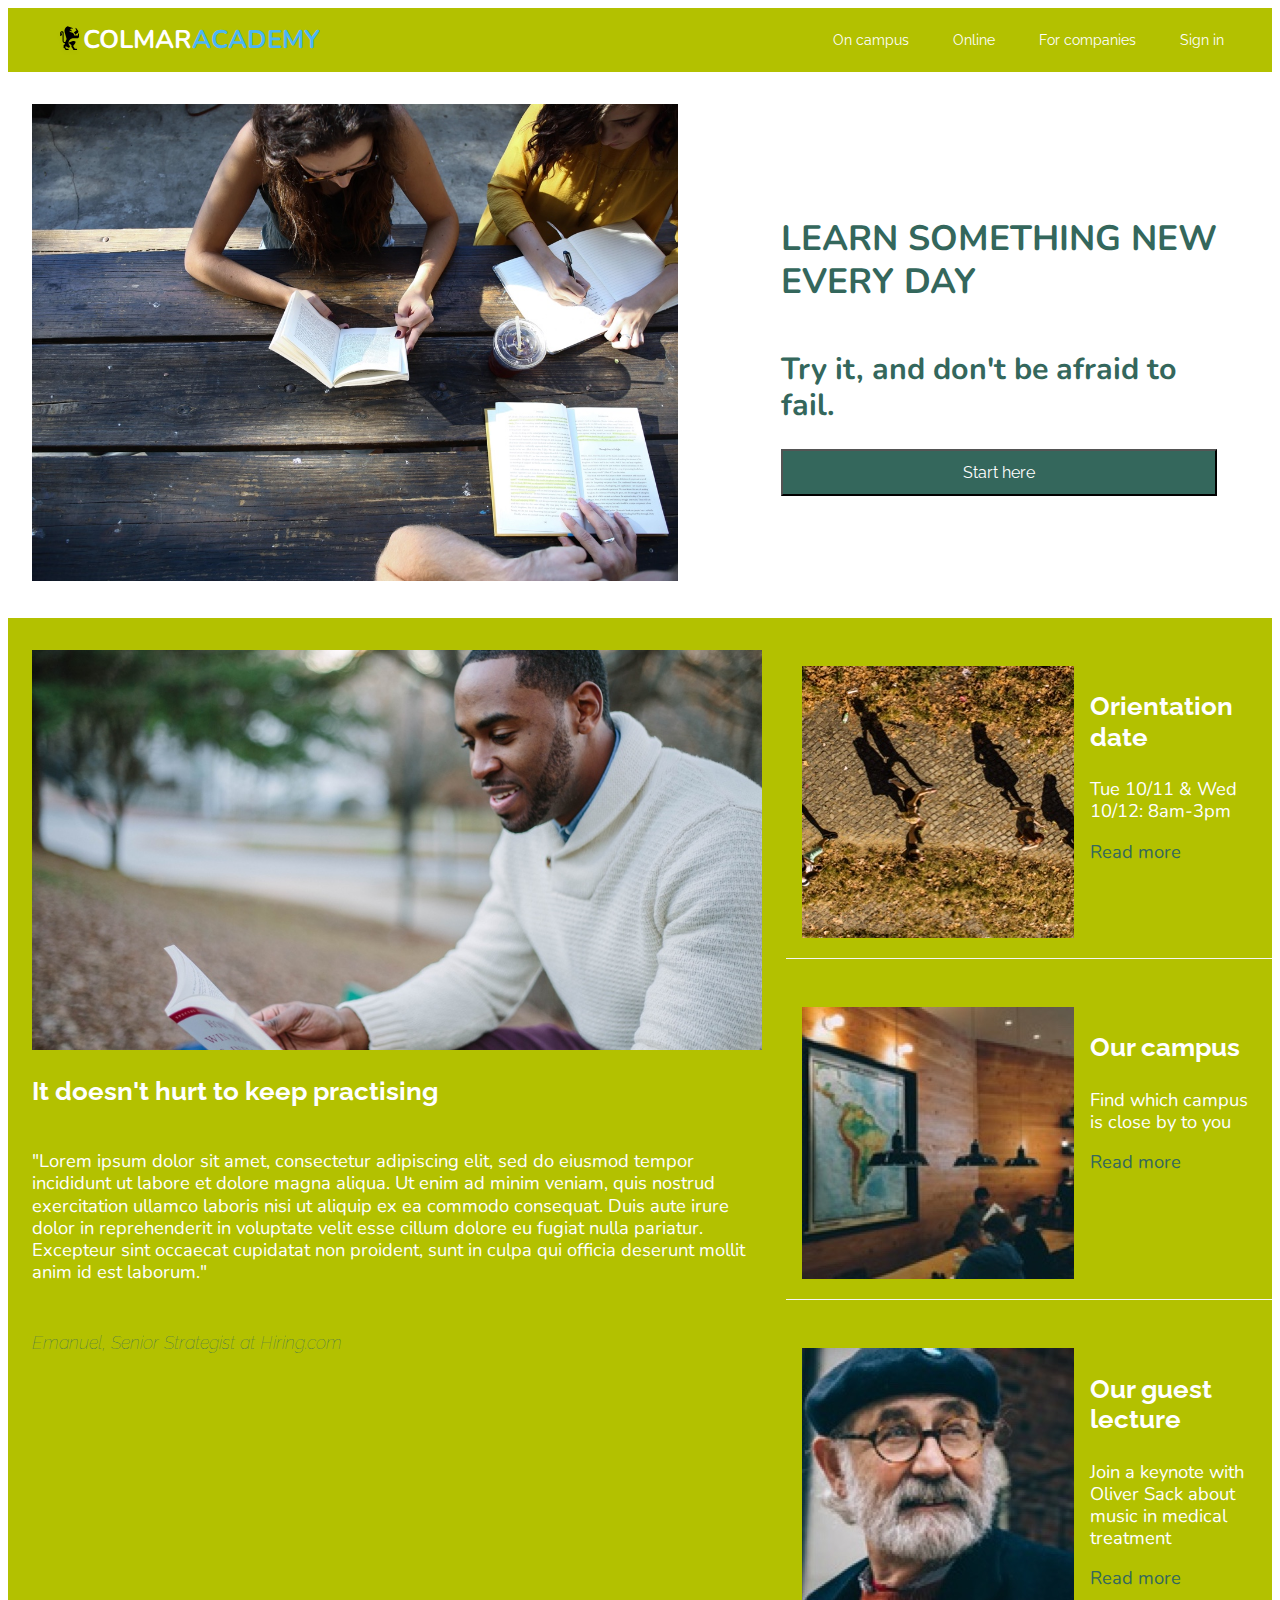
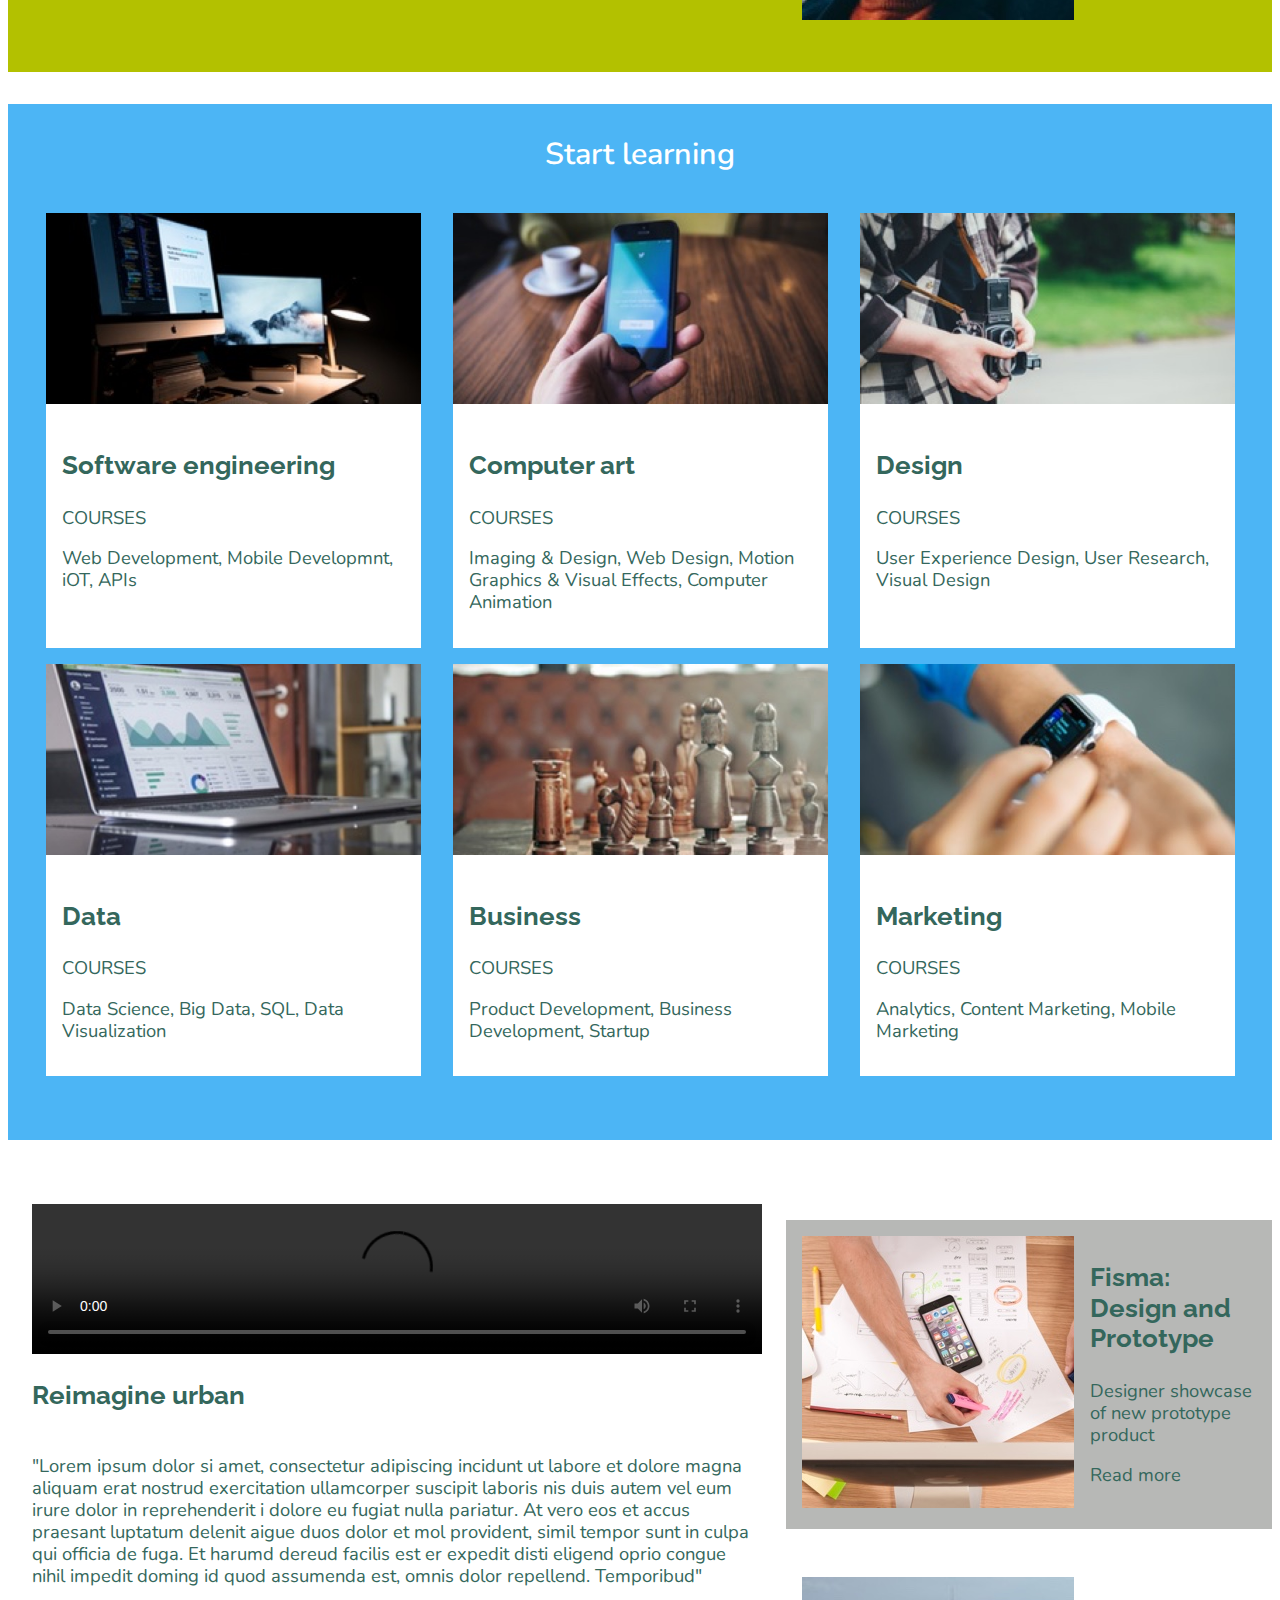
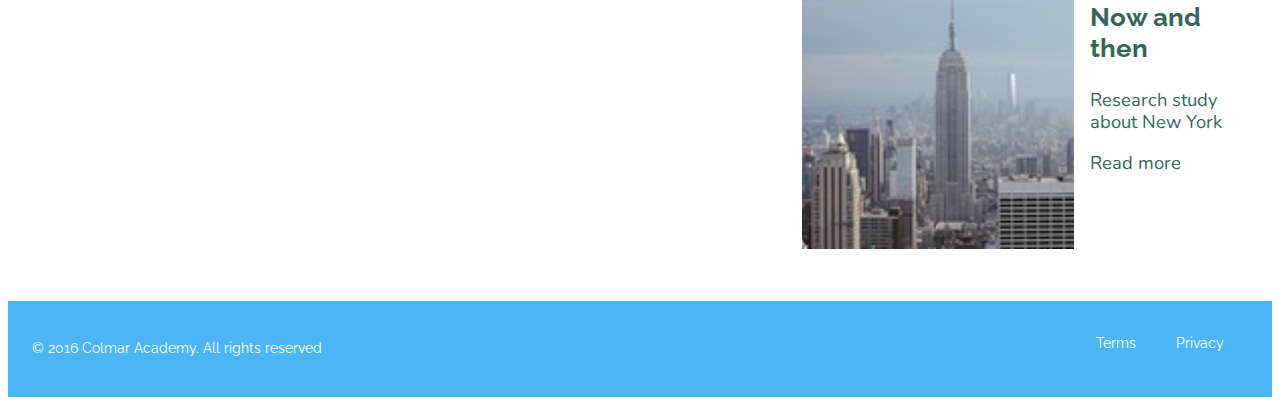
==== ColmarAcademy/index.html @ 6e7ea93f "29/01" ====
<!DOCTYPE html>
<html>
  <head>
    <meta charset="utf-8">
    <meta name="viewport"
    content="width=device-width, user-scalable=no, initial-scale=1, minimum-scale=1">
    <title>Colmar Academy</title>
    <link href="https://fonts.googleapis.com/css?family=Nunito:300,400,600|Raleway:300,400,600" rel="stylesheet">
    <link rel="stylesheet" type="text/css" href="https://maxcdn.bootstrapcdn.com/font-awesome/4.7.0/css/font-awesome.css">

      <link href="./resources/css/style.css" type="text/css" rel="stylesheet">
    <link rel="icon" type="image/png" href="favicon.ico">
    <meta name="viewport"
    content="width=device-width, user-scalable=no, initial-scale=1, minimum-scale=1">
  </head>
  <body>

<!-- Header -->
  <header>


          <div class="logo-container">
              <img src="./resources/images/ic-logo.svg" alt="Colmar Academy logo">
            <h3><span class="colmar">COLMAR</span><span class="academy">ACADEMY</span>
            </h3>
            </div>
            <nav>
              <ul>
                  <a href="#">On campus</a>
                  <a href="#">Online</a>
                  <a href="#">For companies</a>
                  <a href="#">Sign in</a>
              </ul>
          </nav>

  </header>
<!-- Header Ends -->


<!-- Banner -->
<div id="banner">
  <div class="banner-holder">
    <img src="./resources/images/banner.jpg" alt="young people stydying">
  </div>
    <div class="learn">
    <h1>LEARN SOMETHING NEW EVERY DAY</h1>
    <h2>Try it, and don't be afraid to fail.</h2>
    <button><span>Start here</span></button>
  </div>
</div>
<!-- Banner Ends -->


<!-- News and features -->
<div id="news">
  <div class="main-story-holder">
      <img src="./resources/images/information-main.jpg" alt="young student practising">
      <h3>It doesn't hurt to keep practising</h3>
      <p>"Lorem ipsum dolor sit amet, consectetur adipiscing elit, sed do eiusmod tempor incididunt ut labore et dolore magna aliqua. Ut enim ad minim veniam, quis nostrud exercitation ullamco laboris nisi ut aliquip ex ea commodo consequat. Duis aute irure dolor in reprehenderit in voluptate velit esse cillum dolore eu fugiat nulla pariatur. Excepteur sint occaecat cupidatat non proident, sunt in culpa qui officia deserunt mollit anim id est laborum."
      </p>
      <h5>Emanuel, Senior Strategist at Hiring.com</h5>

  </div>


  <div class="supporting-content">


    <div class="content-image-box">
      <div class="media-container">
        <img src="./resources/images/information-orientation.jpg" alt="students in university campus">
         <img class="mobile" src="resources/images/information-orientation-mobile.jpg">
       </div>
        <div class="text-content">
          <h3>Orientation date</h3>
          <p>Tue 10/11 & Wed 10/12: 8am-3pm</p>
          <a href="#">Read more</a>
        </div>
      </div>


      <div class="content-image-box">
        <div class="media-container">
        <img src="./resources/images/information-campus.jpg">
        <img class="mobile" src="resources/images/information-campus-mobile.jpg">
      </div>
          <div class="text-content">
          <h3>Our campus</h3>
          <p>Find which campus is close by to you</p>
          <a href="#">Read more</a>
          </div>
        </div>


      <div class="content-image-box">
        <div class="media-container">
        <img src="./resources/images/information-guest-lecture.jpg">
         <img class="mobile" src="resources/images/information-guest-lecture-mobile.jpg">
       </div>
          <div class="text-content">
          <h3>Our guest lecture</h3>
          <p>Join a keynote with Oliver Sack about music in medical treatment</p>
          <a href="#">Read more</a>
          </div>
        </div>

  </div>
</div>
<!-- News&Features ends -->


<!-- Programmes -->
<div id="programmes">

  <div class="programmes-container">
<h2>Start learning</h2>
    <div class="programmes">
    <div class="content-image-programme-box">
      <div class="media-container-programme">
        <img src="./resources/images/course-software.jpg">
      </div>
      <div class="text-content-programme">
        <h3>Software engineering</h3>
        <p>COURSES</p>
        <p>Web Development, Mobile Developmnt, iOT, APIs</p>
      </div>
    </div>

    <div class="content-image-programme-box">
      <div class="media-container-programme">
        <img src="./resources/images/course-computer-art.jpg">
      </div>
      <div class="text-content-programme">
        <h3>Computer art</h3>
        <p>COURSES</p>
        <p>Imaging & Design, Web Design, Motion Graphics & Visual Effects, Computer Animation</p>
      </div>
    </div>

    <div class="content-image-programme-box">
      <div class="media-container-programme">
        <img src="./resources/images/course-design.jpg">
      </div>
      <div class="text-content-programme">
        <h3>Design</h3>
        <p>COURSES</p>
        <p>User Experience Design, User Research, Visual Design</p>
      </div>
    </div>


    <div class="content-image-programme-box">
      <div class="media-container-programme">
        <img src="./resources/images/course-data.jpg">
      </div>
      <div class="text-content-programme">
        <h3>Data</h3>
        <p>COURSES</p>
        <p>Data Science, Big Data, SQL, Data Visualization</p>
      </div>
    </div>


    <div class="content-image-programme-box">
      <div class="media-container-programme">
        <img src="./resources/images/course-business.jpg">
      </div>
      <div class="text-content-programme">
        <h3>Business</h3>
        <p>COURSES</p>
        <p>Product Development, Business Development, Startup</p>
      </div>
    </div>

    <div class="content-image-programme-box">
      <div class="media-container-programme">
        <img src="./resources/images/course-marketing.jpg">
      </div>
      <div class="text-content-programme">
        <h3>Marketing</h3>
        <p>COURSES</p>
        <p>Analytics, Content Marketing, Mobile Marketing</p>
      </div>
    </div>
  </div>
  </div>
</div>
<!-- Programmes ends-->

<!-- Thesis -->

<div id="thesis">
  <div class="main-story-holder">
      <video src="./resources/videos/thesis.mp4" controls>
      </video>
      <h3>Reimagine urban</h3>
      <p>"Lorem ipsum dolor si amet, consectetur adipiscing incidunt ut labore et dolore magna aliquam erat nostrud exercitation ullamcorper suscipit laboris nis duis autem vel eum irure dolor in reprehenderit i dolore eu fugiat nulla pariatur. At vero eos et accus praesant luptatum delenit aigue duos dolor et mol provident, simil tempor sunt in culpa qui officia de fuga. Et harumd dereud facilis est er expedit disti eligend oprio congue nihil impedit doming id quod assumenda est, omnis dolor repellend. Temporibud"</p>


  </div>


  <div class="supporting-content">


    <div class="content-thesis-box">
      <div class="media-container">
        <img src="./resources/images/thesis-fisma.jpg" alt="prototype sketches">
         <img class="mobile" src="./resources/images/thesis-fisma.jpg">
       </div>
        <div class="thesis-content">
          <h3>Fisma: Design and Prototype</h3>
          <p>Designer showcase of new prototype product</p>
          <a href="#">Read more</a>
        </div>
      </div>


      <div class="content-thesis-box">
        <div class="media-container">
        <img src="./resources/images/thesis-now-and-then.jpg" alt="New York City cityscape">
        <img class="mobile" src="./resources/images/thesis-now-and-then.jpg">
      </div>
          <div class="thesis-content">
          <h3>Now and then</h3>
          <p>Research study about New York</p>
          <a href="#">Read more</a>
          </div>
        </div>


  </div>
</div>

<!-- Thesis ends -->

<!-- Footer -->
<footer>
        <p class="copyright">&copy; 2016 Colmar Academy. All rights reserved</p>
        <nav class="footer-nav">
          <ul>
            <li><a href="#">Terms</a></li>
            <li><a href="#">Privacy</a></li>
          </ul>
        </nav>
</footer>
<!-- Footer ends -->

</body>
</html>
---- ColmarAcademy/resources/css/style.css ----
/* Universal styles */

html {
  font-family: 'Nunito', sans-serif;
font-family: 'Raleway', sans-serif;
  font-size: 16px;
}

body {
  display: block;
  line-height: 1.2;
}

h1 {
  font-family: "Nunito", sans-serif;
  font-size: 2.2rem;
  width: 80%;
  color:#34675c;
}

h2 {
  font-family: "Nunito", sans-serif;
  font-size: 1.9rem;
  color:#34675c;

}

h3 {
  font-family: "Raleway", sans-serif;
  font-size: 1.6rem;
}

h4{
  font-family: "Raleway", sans-serif;
  font-size: 1.4rem;
}

h5 {
  font-family: "Raleway", sans-serif;
  font-size: 1.15rem;
}

p{
  font-family: "Nunito", sans-serif;
font-size: 1.15rem;

}

a {
  font-family: "Nunito", sans-serif;
font-size: 1.15rem;
  text-decoration:none;
}
/* Header */

header {
  display: flex;
  height: 64px;
  justify-content: space-between;
  align-items: center;
  padding: 0 24px;
  background-color: #b3c100;
}

@media only screen and (min-width: 400px) {
  header {
    height: 64px;
  }
.logo-container, nav {
  display: none;
}


}

.colmar{
  font-family: 'Nunito';
  color:white;
}

.academy {
  font-family: 'Nunito';
  color:#4cb5f5;
}

.logo-container {
  display:flex;
  margin-left:24px;
  padding:0;

}

nav {
  display: block;

}

nav a {
  font-family:"Raleway", sans-serif;
  font-size:14px;
  margin-left: 16px;
  margin-right:24px;
text-decoration:none;
color:white;
}

nav a:hover{
  color:#34675c;
}

/* Banner */

#banner {
display:flex;
padding:32px 24px;
background:white;
width:100%;
}

.banner-holder {
  width:60%;
  height:auto;
}


#banner img {
width: 100%;
height: auto;
}
.learn {
  display: flex;
  flex-direction: column;
  justify-content: center;
  align-items: center;
  padding:32px 24px;
  margin-left: 24px;

}

.learn h2 {
  text-align: left;
  width:80%;
}

button {
  font-family: "Raleway";
  font-size:1rem;
  background-color:#34675c;
  color:white;
  justify-content: center;
  align-items: center;
  padding:.75rem;
width:80%;


}

button:hover{
  background-color:#4cb5f5;

}

#banner span  {
  width: 80%;
  color:white;
  text-align: center;
}


/* News and Features*/

#news{
  display:flex;
  margin:0;
  background-color:#b3c100;
}

.main-story-holder{
  padding:32px 24px;
display:flex;
flex-direction: column;
  height:auto;
  width:60%;


}

.main-story-holder img {
width: 100%;
height: auto;

}

#news h2 {
  margin: 32px 0 24px 0;
  color:white;
}

#news h3, h5 {
  color: white;
}



.supporting-content {
  display: flex;
  flex-direction: column;
  width:40%;
  padding: 2rem 0;
}

.supporting-content h3 {
  color: white;
}

#news p, a {
  color: white;


}
#news h5 {
  font-style: italic;
  font-weight: 100;
}

.content-image-box {
  display: flex;
  padding: 1rem 0 1rem 1rem;
  margin-top: 1rem;
  margin-bottom: 1rem;
  border-bottom: 1px solid rgb(245, 245, 245);
}

.content-image-box:first-child {
  padding-top:0;
}
.content-image-box:last-child{
  padding-bottom: 0;
  border-bottom: none;
}

.content-image-box.media-container {
  width: 35%;
  margin: .75rem;
}
.content-image-box.text-content {
  display: flex;
  flex-grow: column;
  justify-content: left;
  width:65%;
  padding: 1rem 0.75rem 0 1rem;
}

.content-image-box .mobile {
  display: none;

}

.text-content {
  margin-left:1rem;
  margin-right:1rem;

}
/* Programmes */

#programmes {
      margin-top: 2rem;
      margin-bottom: 2rem;
      background-color: #4cb5f5;
      padding-bottom: 1.5rem;

}

.programmes-container h2 {
  color: white;
    font-weight: 600;
    padding: 2rem 0 2rem 0;
    width: 100%;
    text-align: center;
    margin: 0;

}


.programmes-container p{
  color:#34675c;
}

#programmes h3 {
  color: #34675c;
}


.programmes-container{

      display: flex;
      flex-direction: row;
      flex-wrap: wrap;
      justify-content: space-around;
      margin-bottom: 2rem;
      line-height: 1.2;
}
.programmes {
  display: flex;
    flex-direction: row;
    flex-wrap: wrap;
    justify-content: center;
}
.content-image-programme-box{
  width: 375px;
    height: auto;
    display: flex;
    flex-direction: column;
    margin: 0.5rem 1rem;
    background-color: white;
}


.media-container-programme{
  margin: 0;
  padding: 0;
  width: 100%;
  align-items: center;
    height: auto;
}
.media-container-programme img {
  width: 100%;
}
.text-content-programme{
  margin: 1rem 1rem;
  padding: 0;
  align-items: center;

}

.content-image-programme-box.text-content-programme {
display: flex;
flex-grow: column;
justify-content: center;
}



/* Thesis */

#thesis{
  display:flex;
  margin:0;
  background-color:white;
}

.main-story-holder{
  padding:32px 24px;
display:flex;
flex-direction: column;
  height:auto;
  width:60%;


}

.main-story-holder video {
width: 100%;
height: auto;

}

#thesis h2 {
  margin: 32px 0 24px 0;
  color:#34675c;
}

#thesis h3, h5 {
  color: #34675c;
}

#thesis a{

}

.supporting-content {
  display: flex;
  flex-direction: column;
  width:40%;
  padding: 2rem 0;
}

.supporting-content h3 {
  color: #34675c;
}

#thesis p, a {
  color: #34675c;


}

.content-thesis-box {
  display: flex;
  padding: 1rem 0 1rem 1rem;
  margin-top: 1rem;
  margin-bottom: 1rem;
}

.content-thesis-box:first-child {
  background-color:#b7b8b6;
  color:white;
}

.content-thesis-box:first-child:hover a{
  color: white;
}


.content-thesis-box:last-child{
  padding-bottom: 0;
  border-bottom: none;
}

.content-thesis-box.media-container {
  width: 35%;
  margin: .75rem;
}
.content-thesis-box.thesis-content {
  display: flex;
  flex-grow: column;
  justify-content: left;
  width:65%;
  padding: 1rem 0.75rem 0 1rem;
}

.content-thesis-box .mobile {
  display: none;

}

.thesis-content {
  margin-left:1rem;
  margin-right:1rem;

}


/*Footer*/



footer {
  background-color: #4cb5f5;
  padding: 32px 0;
  height:64px;
}
footer p {
  color:white;
  font-size: 14px;
  font-family:"Raleway", sans-serif;

}

footer ul {
  display:flex;
  align-items:center;
  margin-left: 16px;
  margin-right:24px;
  text-decoration:none;
  list-style-type: none;
  color:white;
}

footer a {
align-items: center;
  font-size:14px;
}
.copyright {
  margin-left: 24px;
  display: flex;
  align-items: center;
}


@media only screen and (min-width: 400px) {
  footer {
    padding: 16px 0;
    display: flex;
    flex-direction: row;
    justify-content: space-between;
  }

}
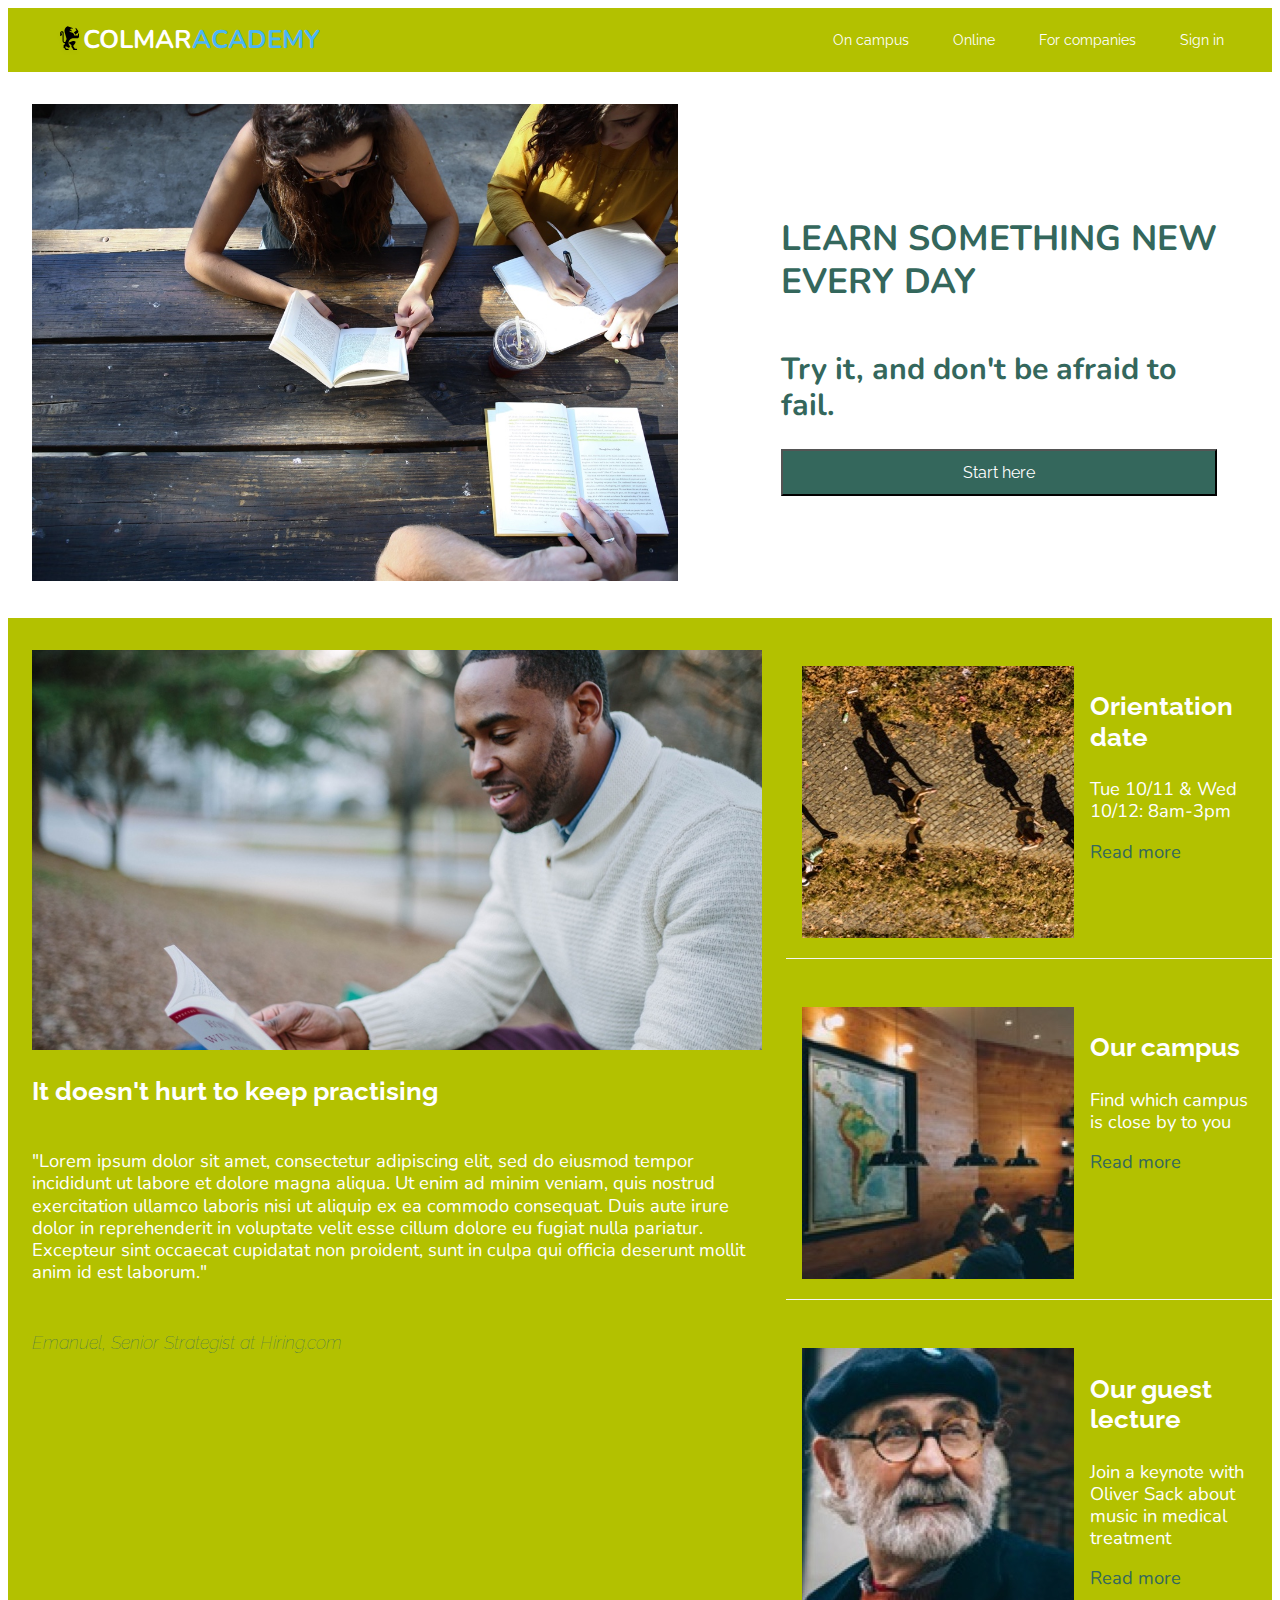
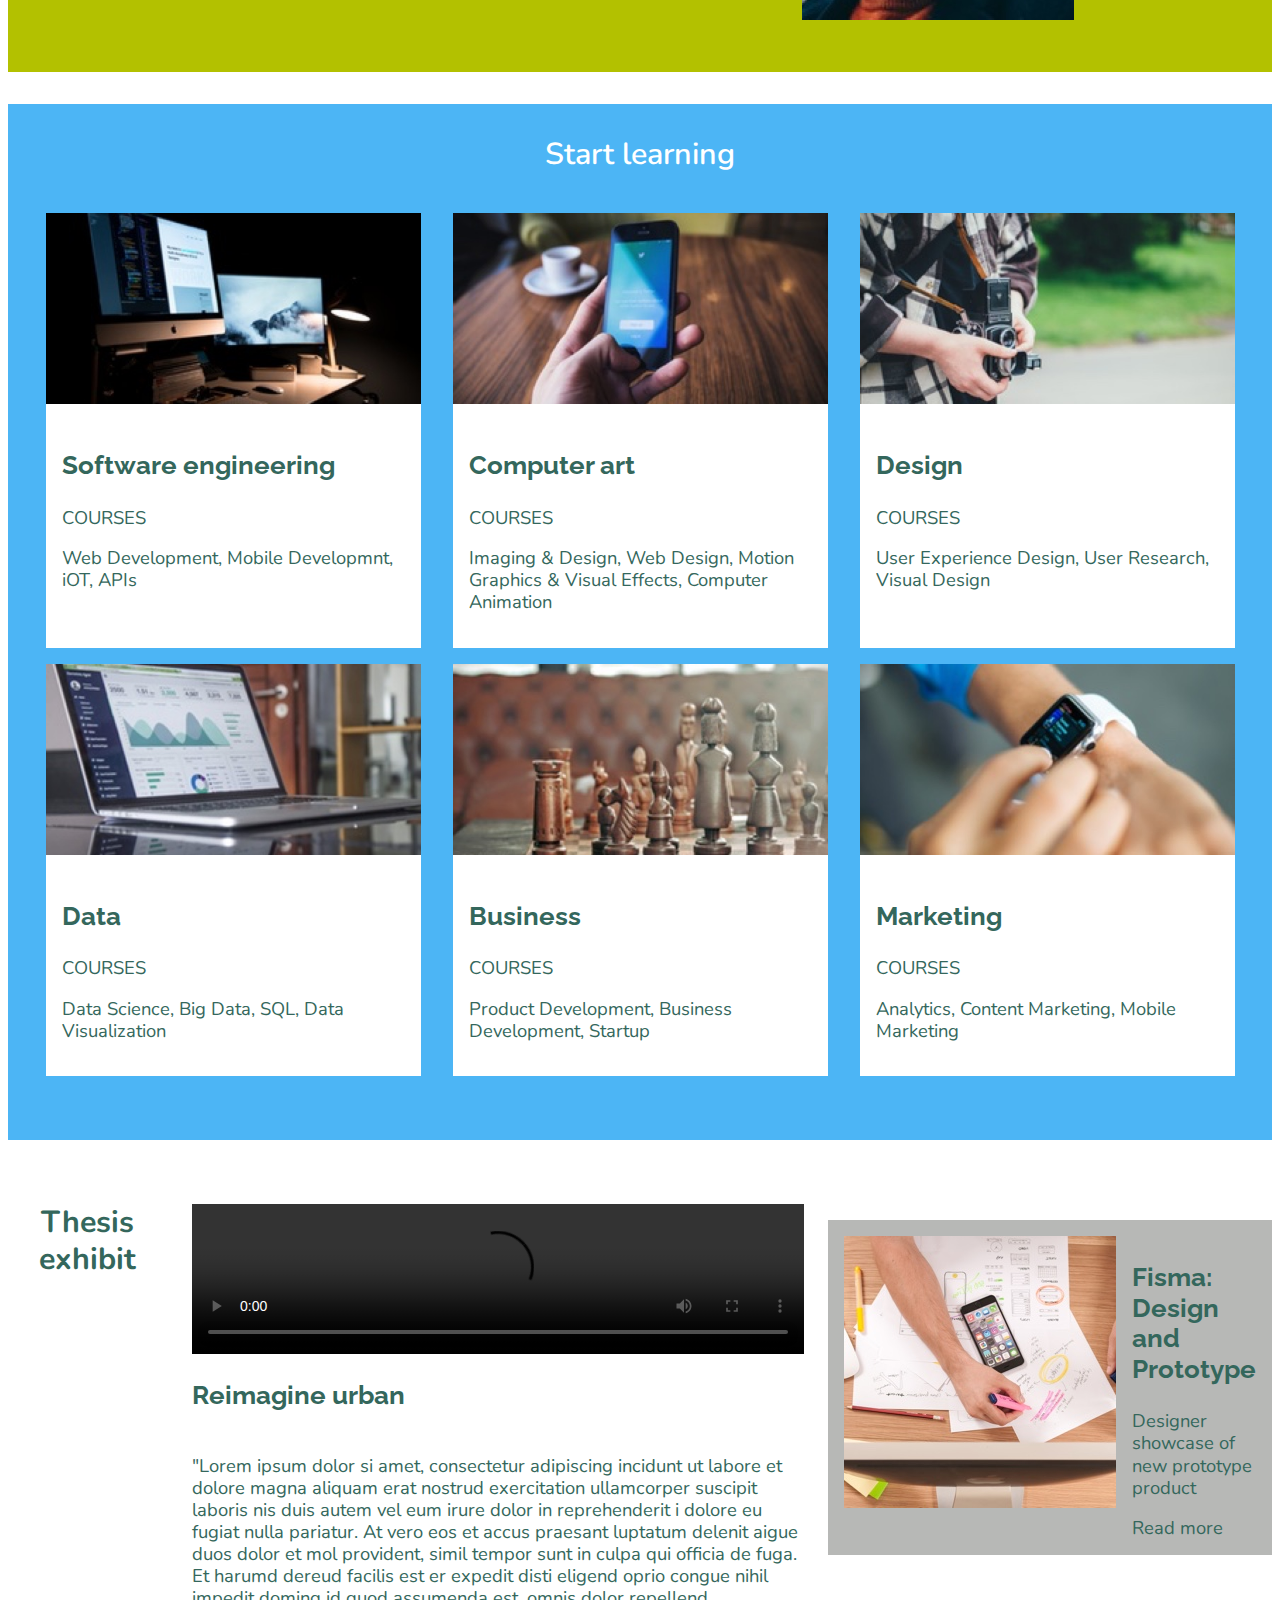
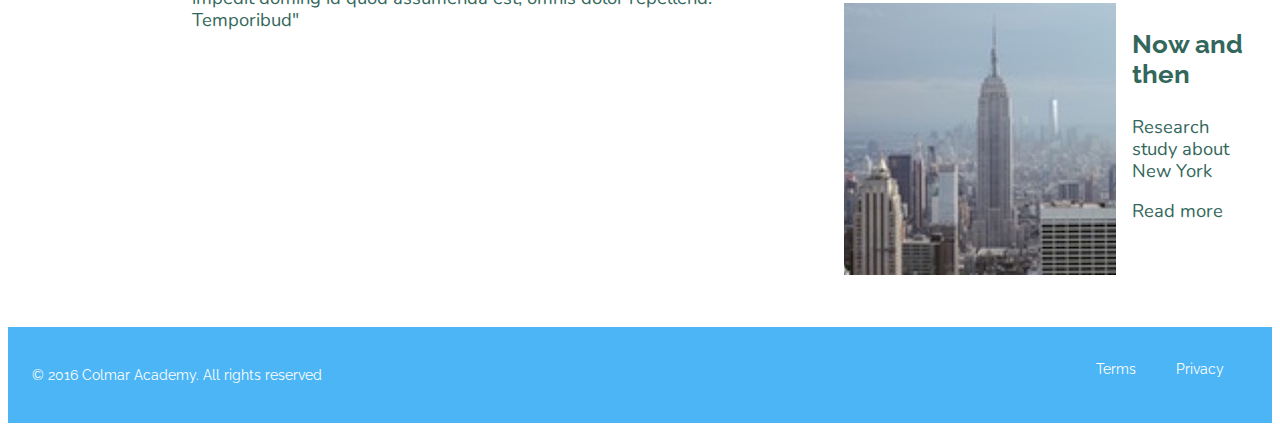
==== commit a181d42c: "maybe last" ====
--- a/ColmarAcademy/index.html
+++ b/ColmarAcademy/index.html
@@ -24,13 +24,26 @@
             <h3><span class="colmar">COLMAR</span><span class="academy">ACADEMY</span>
             </h3>
             </div>
-            <nav>
+            <nav class="desktop">
               <ul>
                   <a href="#">On campus</a>
                   <a href="#">Online</a>
                   <a href="#">For companies</a>
                   <a href="#">Sign in</a>
               </ul>
+          </nav>
+          <nav class="mobile">
+            <object type="image/svg+xml" data="resources/images/ic-logo.svg" class="logo-mobile" aria-label="company logo">
+          <img src="resources/images/ic-logo.svg" alt="company logo"></object>
+          <object type="image/svg+xml" data="resources/images/ic-on-campus.svg" class="logo-mobile" aria-label="on campus">
+          <img src="resources/images/ic-on-campus.svg" alt="on campus">
+          </object>
+          <object type="image/svg+xml" data="resources/images/ic-online.svg" class="logo-mobile" aria-label="online">
+          <img src="resources/images/ic-online.svg" alt="online">
+          </object>
+          <object type="image/svg+xml" data="resources/images/ic-login.svg" class="logo-mobile" aria-label="user login">
+          <img src="resources/images/ic-login.svg" alt="user login">
+          </object>
           </nav>
 
   </header>
@@ -190,7 +203,9 @@
 <!-- Thesis -->
 
 <div id="thesis">
+  <h2>Thesis exhibit</h2>
   <div class="main-story-holder">
+
       <video src="./resources/videos/thesis.mp4" controls>
       </video>
       <h3>Reimagine urban</h3>
--- a/ColmarAcademy/resources/css/style.css
+++ b/ColmarAcademy/resources/css/style.css
@@ -62,14 +62,24 @@
   background-color: #b3c100;
 }
 
-@media only screen and (min-width: 400px) {
+@media only screen and (min-width: 450px) {
+.mobile{
+  display:none;
+}
+}
+@media only screen and (max-width: 450px) {
   header {
     height: 64px;
   }
-.logo-container, nav {
+.logo-container {
   display: none;
 }
-
+.colmar .academy {
+  display: none;
+}
+.desktop {
+  display: none;
+}
 
 }
 
@@ -368,6 +378,8 @@
 #thesis h2 {
   margin: 32px 0 24px 0;
   color:#34675c;
+  display: flex;
+  text-align: center;
 }
 
 #thesis h3, h5 {
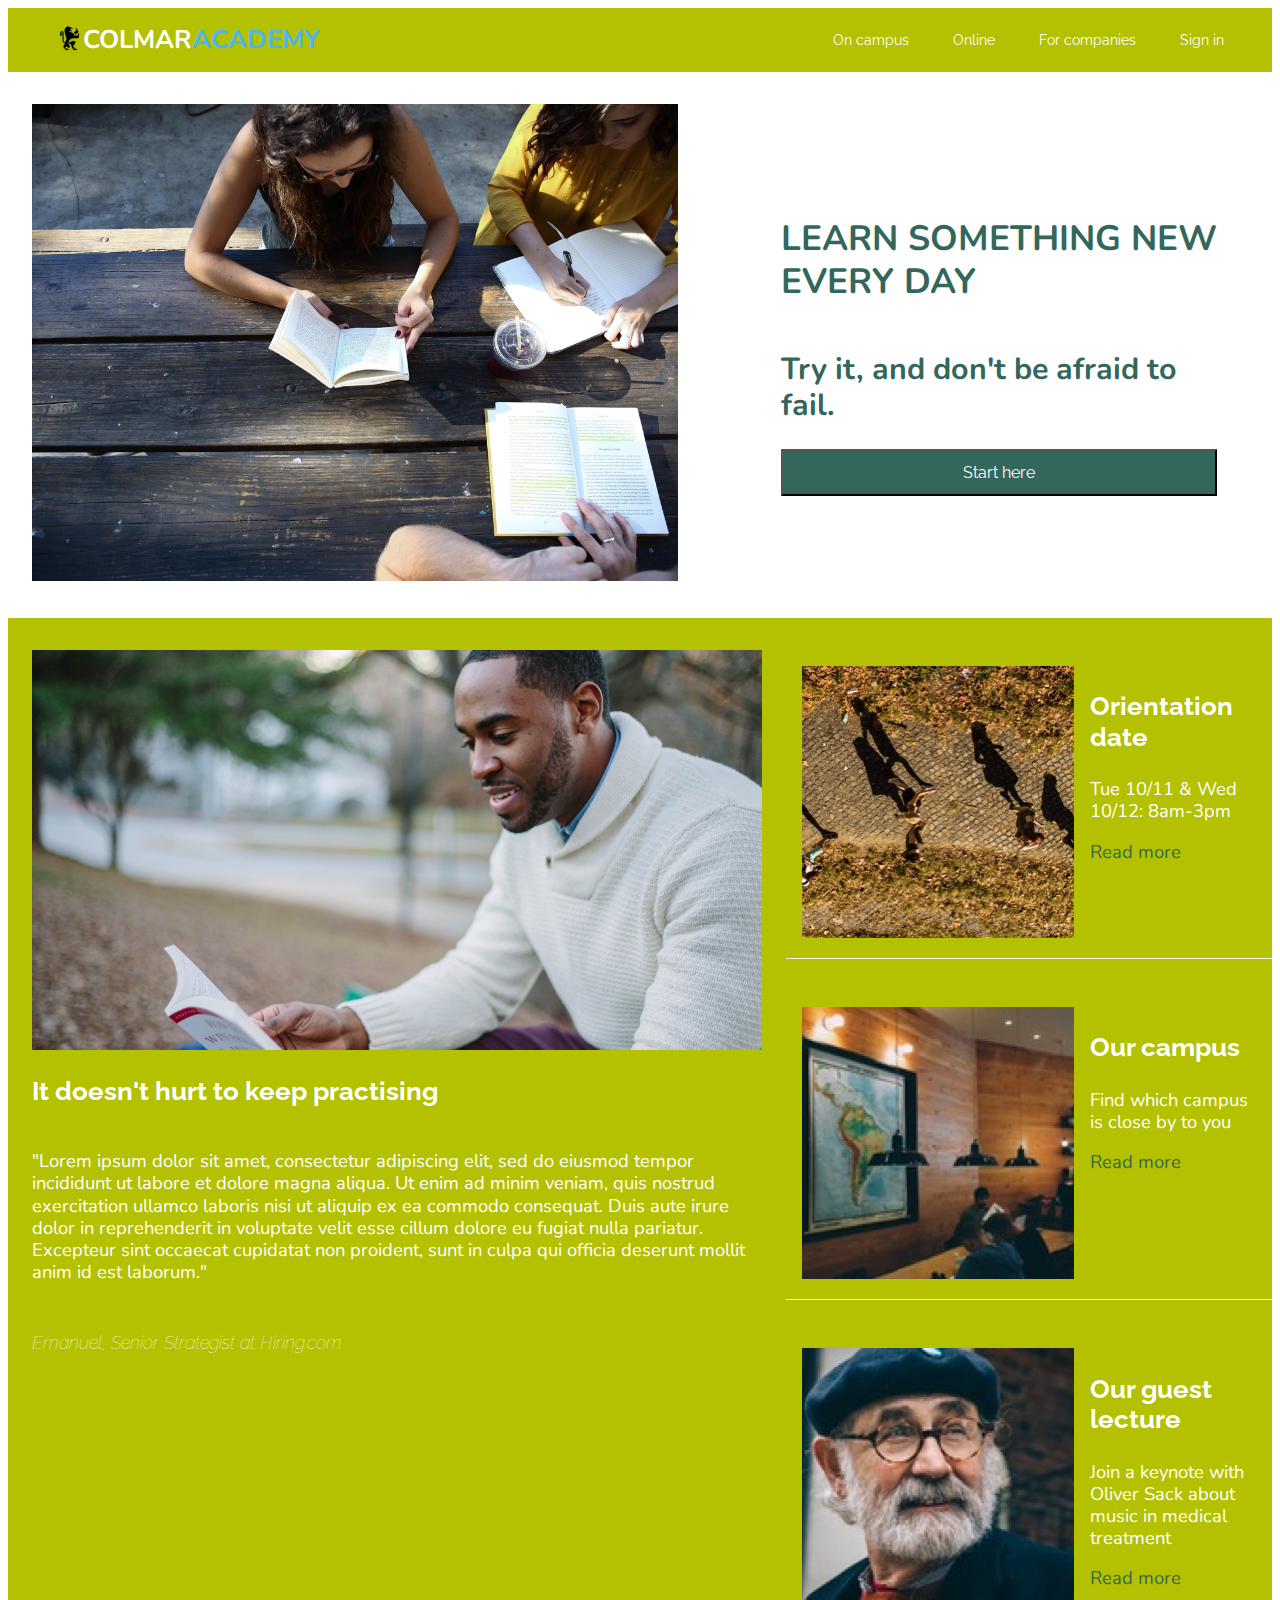
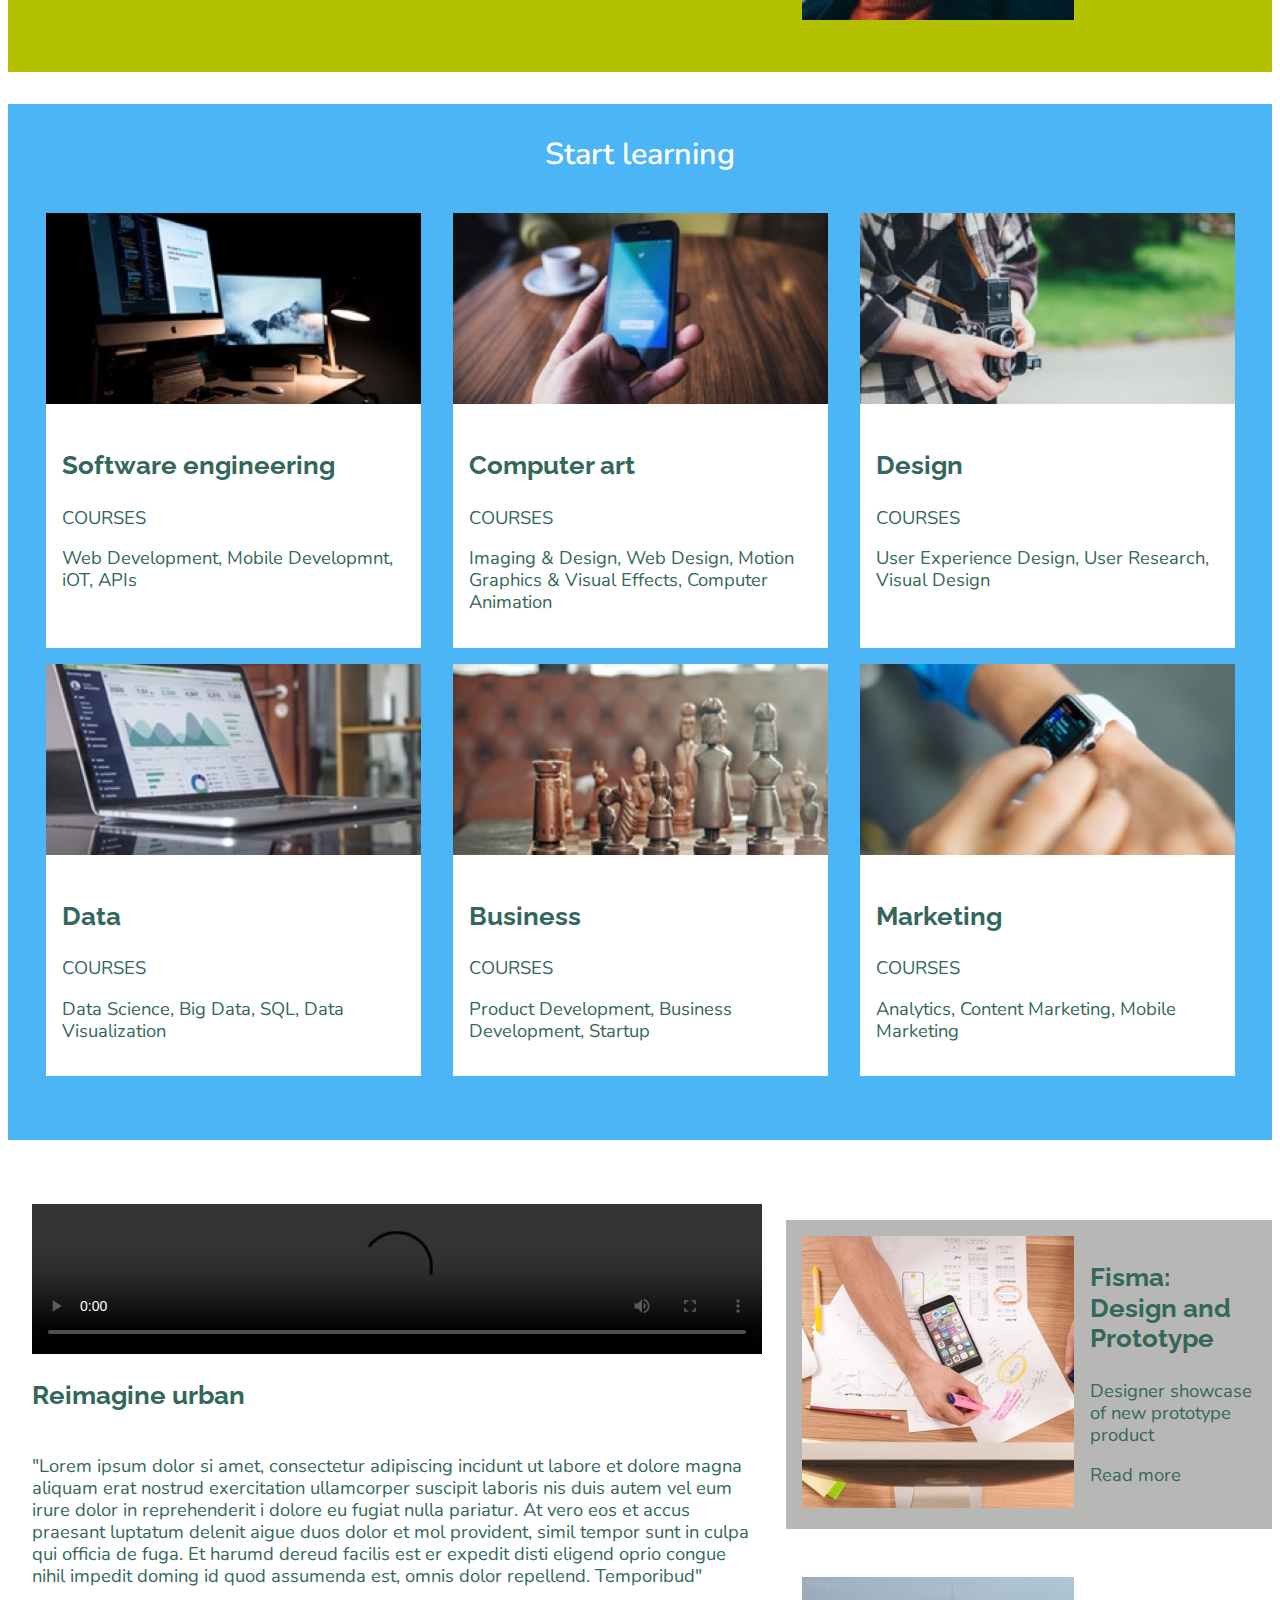
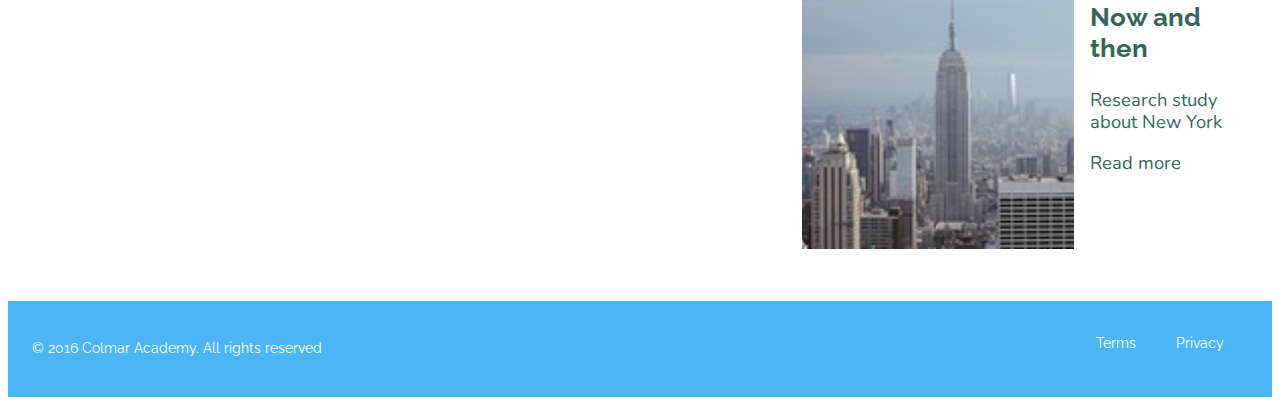
==== commit 8347e8c9: "lat one" ====
--- a/ColmarAcademy/index.html
+++ b/ColmarAcademy/index.html
@@ -33,16 +33,16 @@
               </ul>
           </nav>
           <nav class="mobile">
-            <object type="image/svg+xml" data="resources/images/ic-logo.svg" class="logo-mobile" aria-label="company logo">
-          <img src="resources/images/ic-logo.svg" alt="company logo"></object>
-          <object type="image/svg+xml" data="resources/images/ic-on-campus.svg" class="logo-mobile" aria-label="on campus">
-          <img src="resources/images/ic-on-campus.svg" alt="on campus">
+            <object type="image/svg+xml" data="./resources/images/ic-logo.svg" class="logo-mobile" aria-label="company logo">
+          <img src="./resources/images/ic-logo.svg" alt="company logo"></object>
+          <object type="image/svg+xml" data="./resources/images/ic-on-campus.svg" class="logo-mobile" aria-label="on campus">
+          <img src="./resources/images/ic-on-campus.svg" alt="on campus">
           </object>
-          <object type="image/svg+xml" data="resources/images/ic-online.svg" class="logo-mobile" aria-label="online">
-          <img src="resources/images/ic-online.svg" alt="online">
+          <object type="image/svg+xml" data="./resources/images/ic-online.svg" class="logo-mobile" aria-label="online">
+          <img src="./resources/images/ic-online.svg" alt="online">
           </object>
-          <object type="image/svg+xml" data="resources/images/ic-login.svg" class="logo-mobile" aria-label="user login">
-          <img src="resources/images/ic-login.svg" alt="user login">
+          <object type="image/svg+xml" data="./resources/images/ic-login.svg" class="logo-mobile" aria-label="user login">
+          <img src="./resources/images/ic-login.svg" alt="user login">
           </object>
           </nav>
 
@@ -203,7 +203,10 @@
 <!-- Thesis -->
 
 <div id="thesis">
-  <h2>Thesis exhibit</h2>
+
+
+
+
   <div class="main-story-holder">
 
       <video src="./resources/videos/thesis.mp4" controls>
@@ -245,6 +248,7 @@
 
 
   </div>
+
 </div>
 
 <!-- Thesis ends -->
--- a/ColmarAcademy/resources/css/style.css
+++ b/ColmarAcademy/resources/css/style.css
@@ -66,20 +66,41 @@
 .mobile{
   display:none;
 }
+.logo-mobile {
+  display: none;
+}
 }
 @media only screen and (max-width: 450px) {
   header {
     height: 64px;
   }
+.mobile nav {
+  display: inline-block;
+
+}
+.logo-mobile {
+  padding: 1rem 1rem 1rem 1rem;
+  max-width: 100%;
+}
+nav object {
+  color:white;
+}
+.logo-container img {
+  display: none;
+}
 .logo-container {
   display: none;
 }
-.colmar .academy {
+.colmar {
+  display: none;
+}
+.academy {
   display: none;
 }
 .desktop {
   display: none;
 }
+
 
 }
 
@@ -176,6 +197,11 @@
   text-align: center;
 }
 
+@media only screen and (max-width: 450px) {
+  .banner-holder img {
+    width:100%;
+  }
+}
 
 /* News and Features*/
 
@@ -374,21 +400,20 @@
 height: auto;
 
 }
-
-#thesis h2 {
-  margin: 32px 0 24px 0;
-  color:#34675c;
-  display: flex;
-  text-align: center;
-}
-
-#thesis h3, h5 {
+.thesis-container {
+  display: flex;
+  flex-direction: row;
+}
+
+
+
+
+
+#thesis h5, h3 {
   color: #34675c;
 }
 
-#thesis a{
-
-}
+
 
 .supporting-content {
   display: flex;
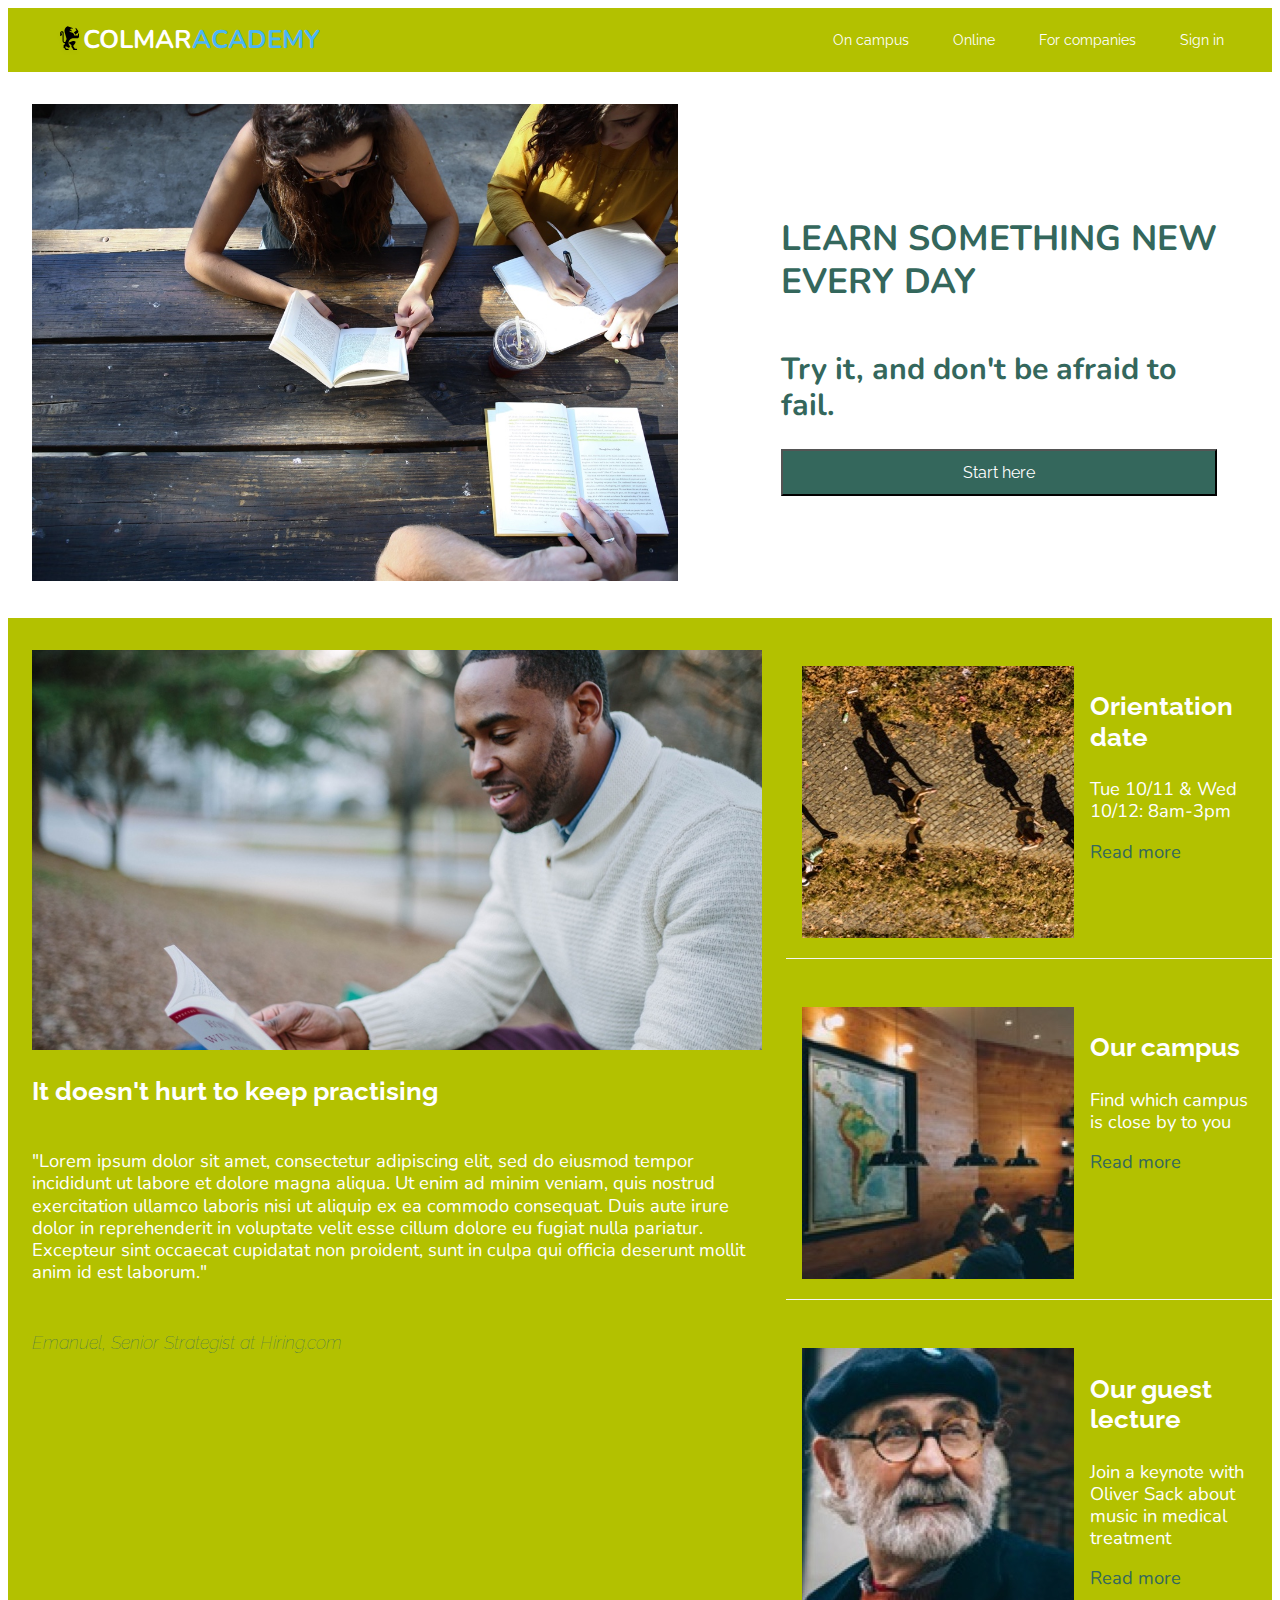
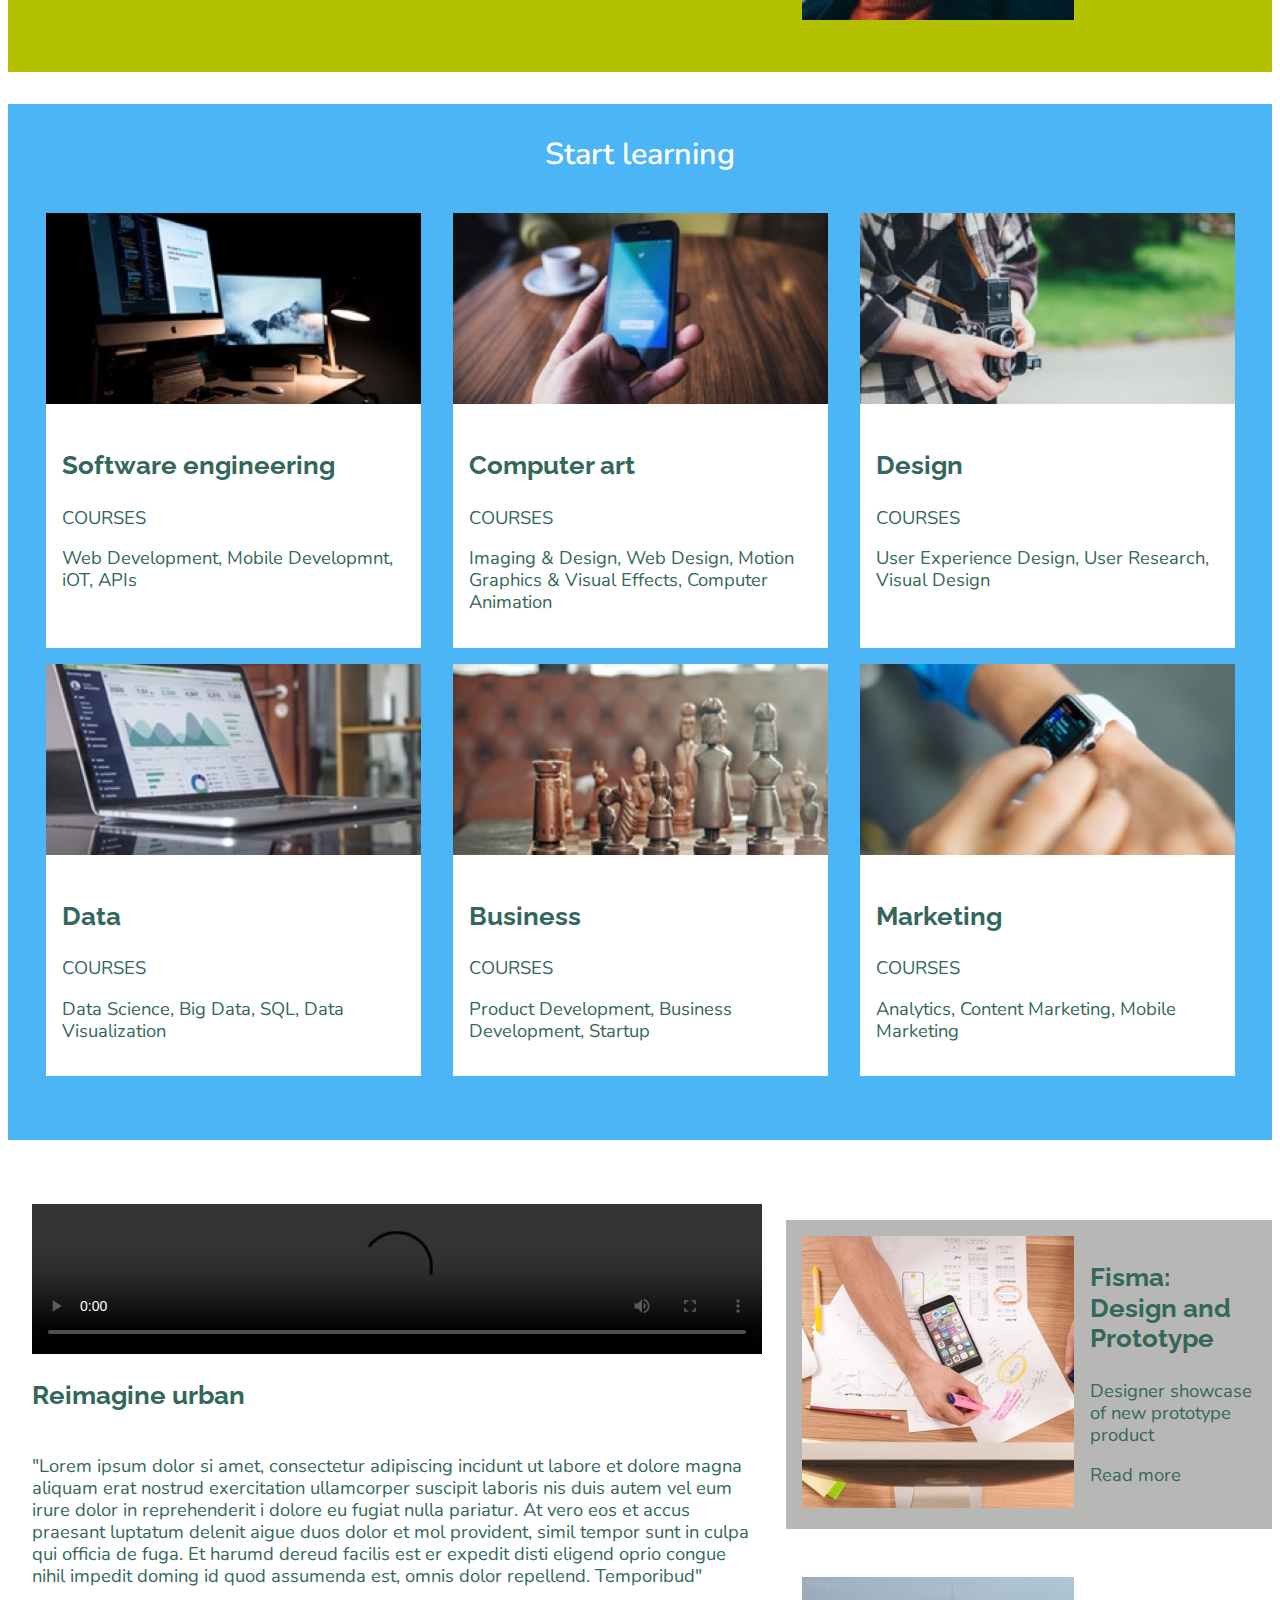
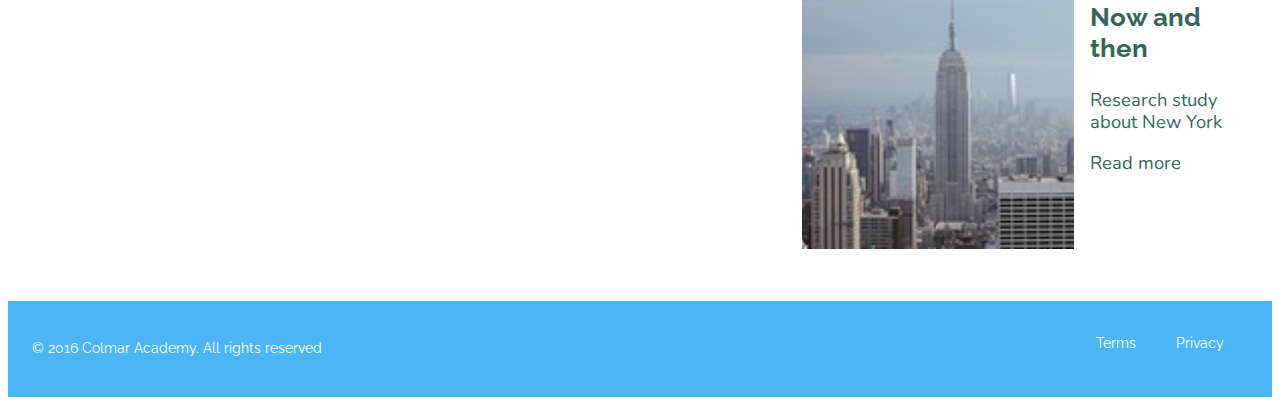
==== commit 4b9c6031: "30/01" ====
--- a/ColmarAcademy/index.html
+++ b/ColmarAcademy/index.html
@@ -33,17 +33,17 @@
               </ul>
           </nav>
           <nav class="mobile">
-            <object type="image/svg+xml" data="./resources/images/ic-logo.svg" class="logo-mobile" aria-label="company logo">
-          <img src="./resources/images/ic-logo.svg" alt="company logo"></object>
-          <object type="image/svg+xml" data="./resources/images/ic-on-campus.svg" class="logo-mobile" aria-label="on campus">
+            <a href="#"><object type="image/svg+xml" data="./resources/images/ic-logo.svg" class="logo-mobile" aria-label="company logo">
+          <img src="./resources/images/ic-logo.svg" alt="company logo"></object></a>
+          <a href="#"><object type="image/svg+xml" data="./resources/images/ic-on-campus.svg" class="logo-mobile" aria-label="on campus">
           <img src="./resources/images/ic-on-campus.svg" alt="on campus">
-          </object>
-          <object type="image/svg+xml" data="./resources/images/ic-online.svg" class="logo-mobile" aria-label="online">
+        </object></a>
+        <a href="#"><object type="image/svg+xml" data="./resources/images/ic-online.svg" class="logo-mobile" aria-label="online">
           <img src="./resources/images/ic-online.svg" alt="online">
-          </object>
-          <object type="image/svg+xml" data="./resources/images/ic-login.svg" class="logo-mobile" aria-label="user login">
+        </object></a>
+          <a href="#"><object type="image/svg+xml" data="./resources/images/ic-login.svg" class="logo-mobile" aria-label="user login">
           <img src="./resources/images/ic-login.svg" alt="user login">
-          </object>
+        </object></a>
           </nav>
 
   </header>
--- a/ColmarAcademy/resources/css/style.css
+++ b/ColmarAcademy/resources/css/style.css
@@ -74,17 +74,17 @@
   header {
     height: 64px;
   }
-.mobile nav {
-  display: inline-block;
-
+.mobile {
+  width: 100%;
+    display: flex;
+    justify-content: space-around;
+    align-items: center;
 }
 .logo-mobile {
   padding: 1rem 1rem 1rem 1rem;
-  max-width: 100%;
-}
-nav object {
-  color:white;
-}
+
+}
+
 .logo-container img {
   display: none;
 }
@@ -154,7 +154,7 @@
 }
 
 
-#banner img {
+#banner .banner-holder img {
 width: 100%;
 height: auto;
 }
@@ -198,8 +198,42 @@
 }
 
 @media only screen and (max-width: 450px) {
-  .banner-holder img {
+  #banner {
+    flex-wrap: wrap;
     width:100%;
+  }
+  #banner .learn {
+    display: flex;
+flex-flow: wrap column;
+justify-content: center;
+margin: 0px;
+padding: 0px;
+width: 100%;
+  }
+  #banner .learn h1 {
+  width:100%;
+  margin:0px;
+  padding:16px 16px;
+  text-align: center;
+  }
+  #banner .learn h2 {
+  width:100%;
+  margin:0px;
+  padding:16px 16px;
+  text-align: center;
+  width:80%;
+  }
+  #banner .banner-holder img {
+    width: 100%;
+    margin-top: 0;
+    padding: 0rem 0rem;
+    height: auto;
+    display: block;
+  }
+
+  button {
+    align-items: center;
+    text-align: center;
   }
 }
 
@@ -232,11 +266,13 @@
   color:white;
 }
 
-#news h3, h5 {
+#news h3 {
   color: white;
 }
 
-
+#news h5 {
+  color:#34675c;
+}
 
 .supporting-content {
   display: flex;
@@ -296,6 +332,42 @@
   margin-left:1rem;
   margin-right:1rem;
 
+}
+
+@media only screen and (max-width: 450px) {
+
+  #news .main-story-holder {
+    display:none;
+  }
+  #news .content-image-box {
+
+width: 100%;
+  }
+.mobile img {
+  min-width: 100%;
+    margin: 0;
+    padding: 16px;
+
+}
+#news .media-container {
+  flex-direction: column;
+}
+#news .text-content {
+  max-width: 14rem;
+    padding: 1rem;
+}
+#news .supporting-content {
+
+padding: 0 1rem;
+  }
+#news img {
+  width: auto;
+  align-items: center;
+}
+#news h3 {
+  text-align: left;
+  width:100%;
+}
 }
 /* Programmes */
 
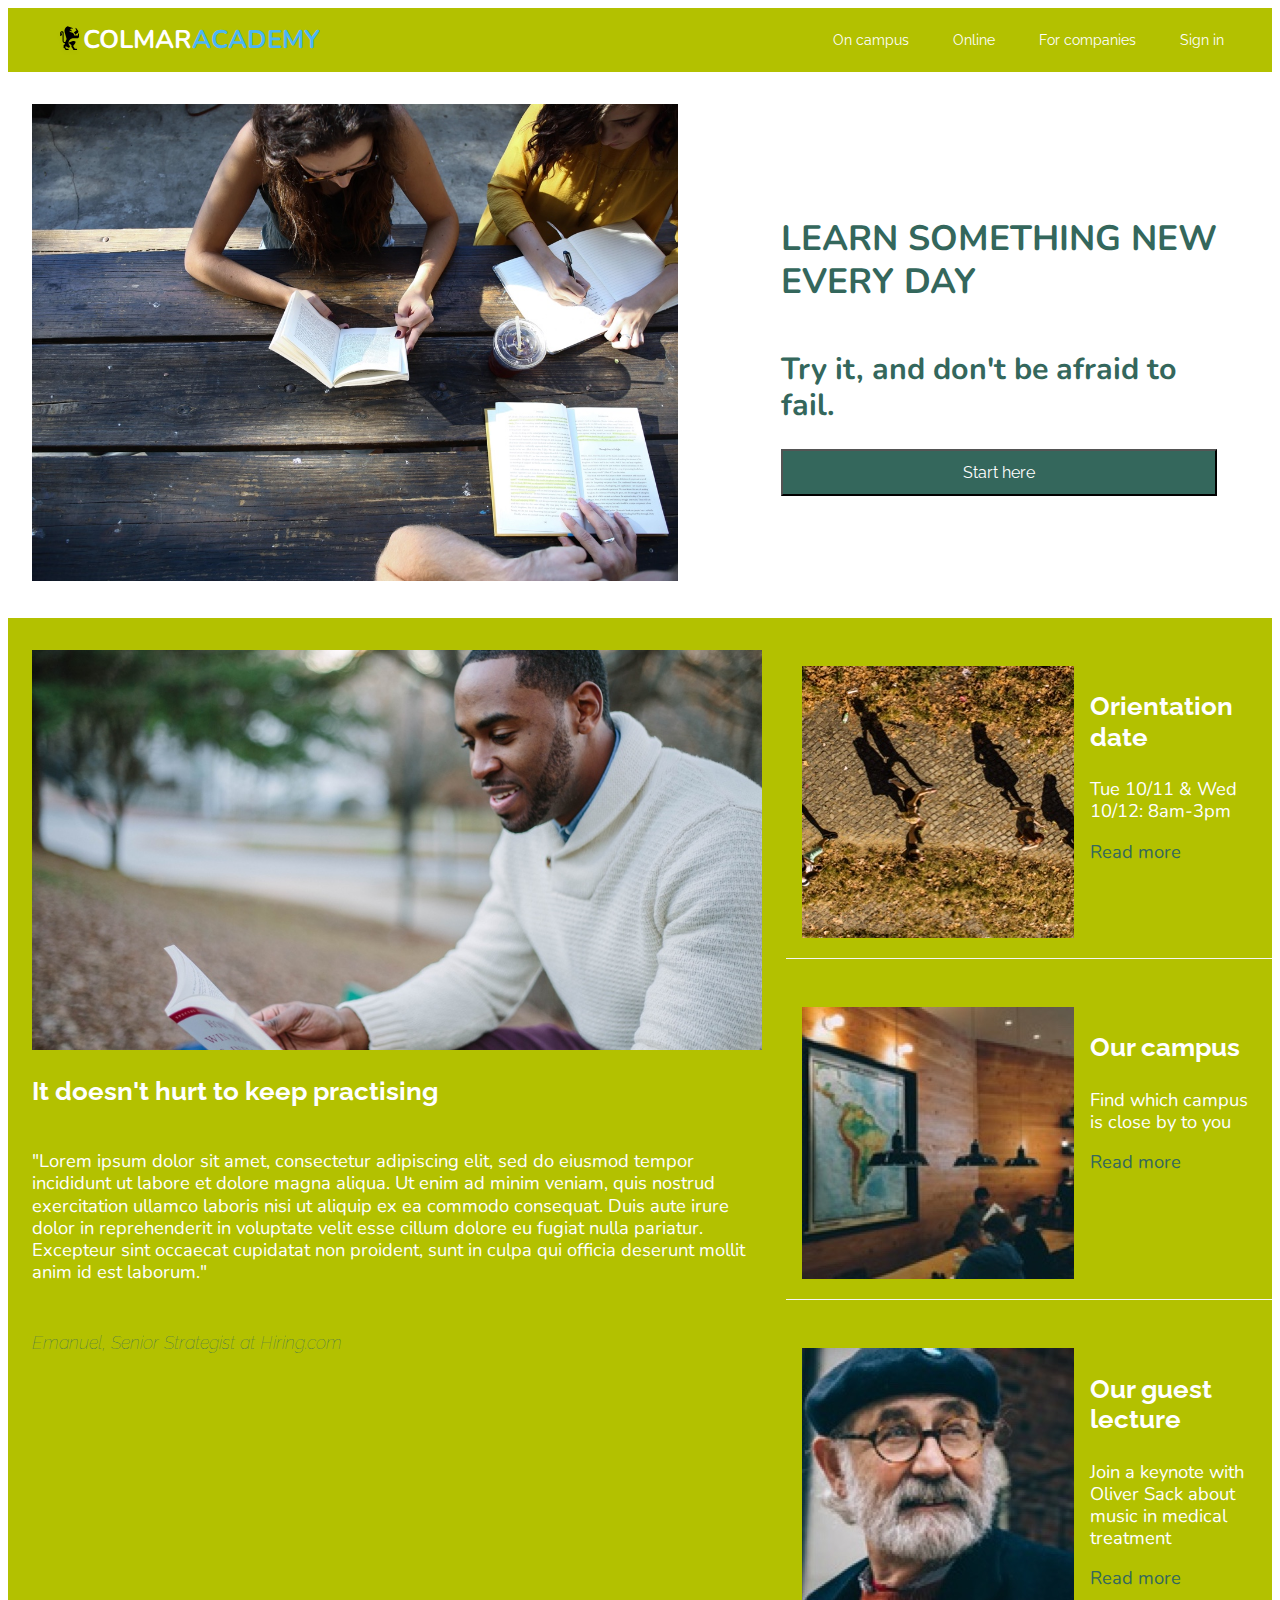
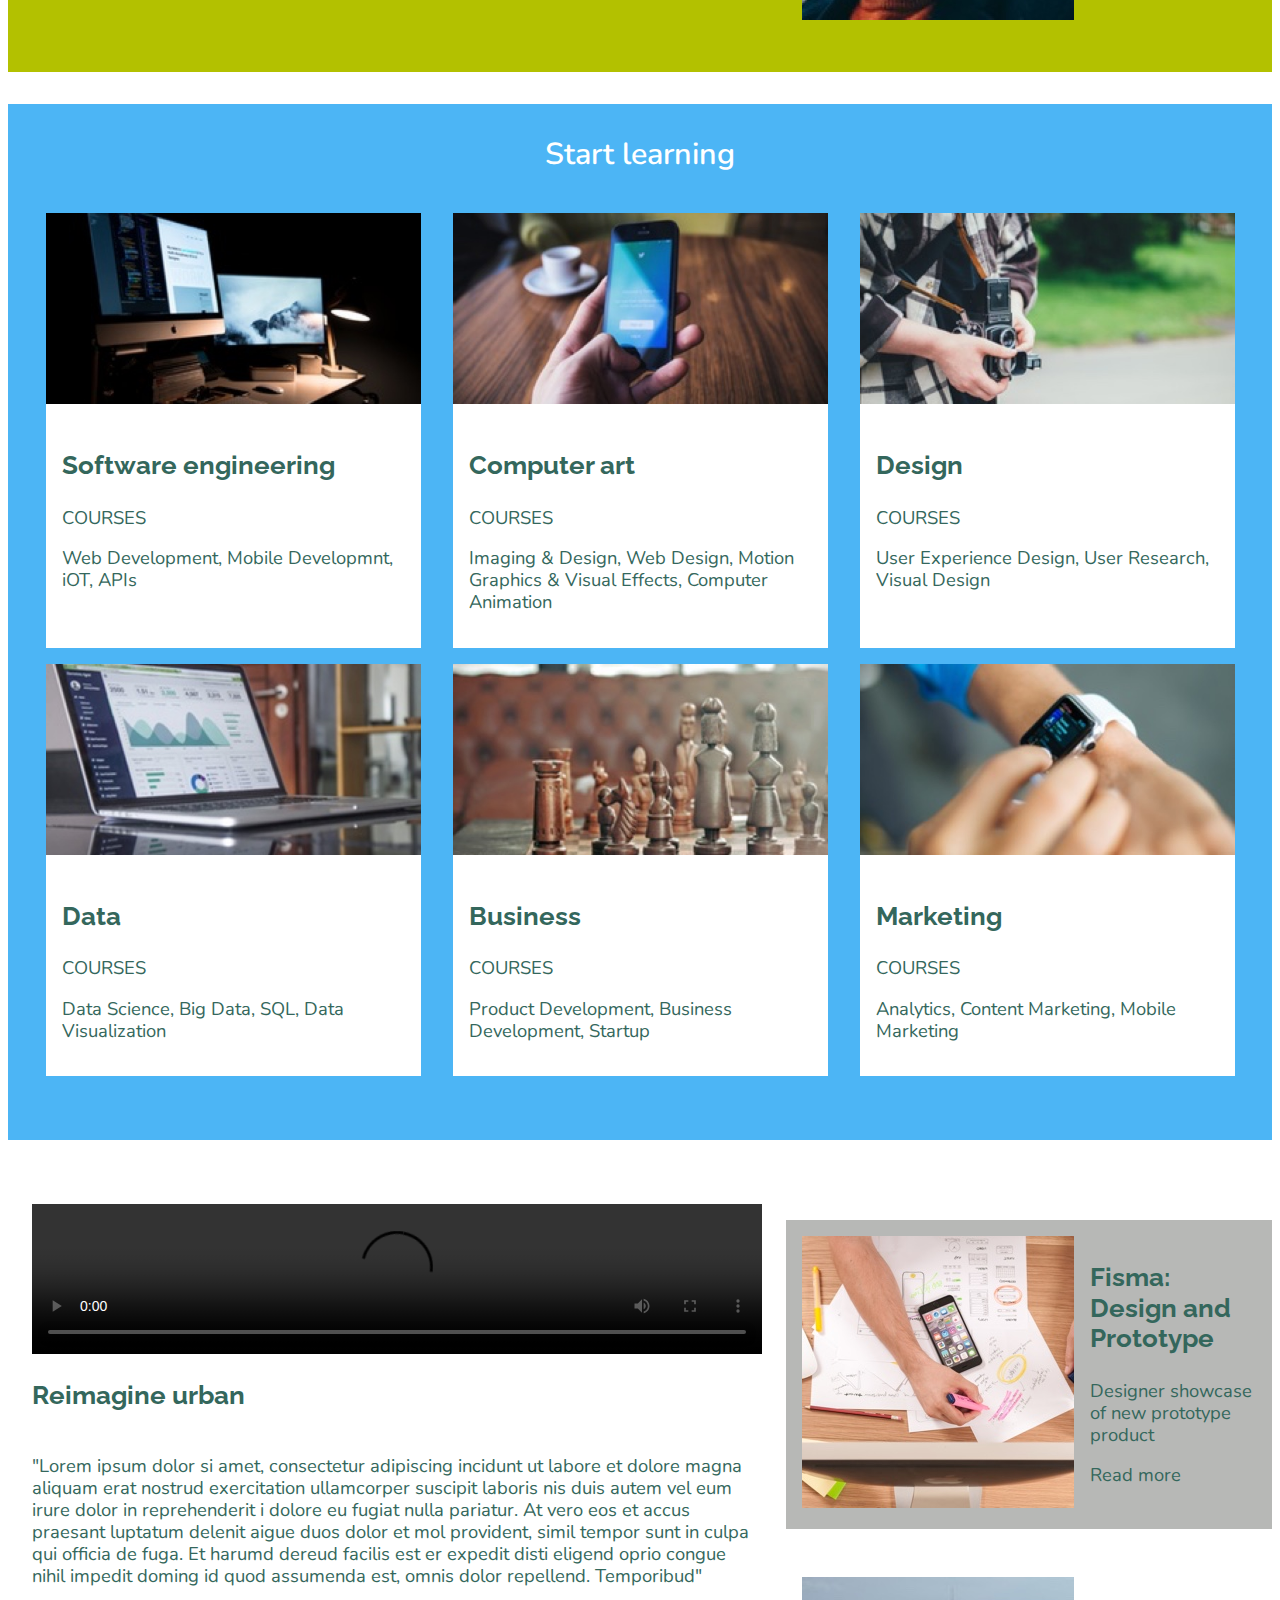
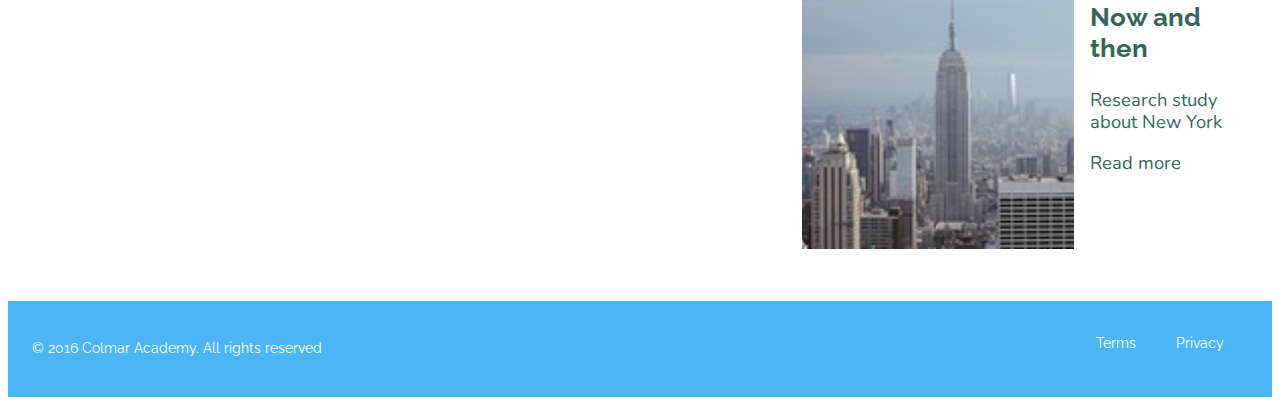
==== commit 7f41398b: "last one today" ====
--- a/ColmarAcademy/index.html
+++ b/ColmarAcademy/index.html
@@ -33,17 +33,17 @@
               </ul>
           </nav>
           <nav class="mobile">
-            <a href="#"><object type="image/svg+xml" data="./resources/images/ic-logo.svg" class="logo-mobile" aria-label="company logo">
-          <img src="./resources/images/ic-logo.svg" alt="company logo"></object></a>
-          <a href="#"><object type="image/svg+xml" data="./resources/images/ic-on-campus.svg" class="logo-mobile" aria-label="on campus">
+            <object type="image/svg+xml" data="./resources/images/ic-logo.svg" class="logo-mobile" aria-label="company logo">
+          <img src="./resources/images/ic-logo.svg" alt="company logo"></object>
+          <object type="image/svg+xml" data="./resources/images/ic-on-campus.svg" class="logo-mobile" aria-label="on campus">
           <img src="./resources/images/ic-on-campus.svg" alt="on campus">
-        </object></a>
-        <a href="#"><object type="image/svg+xml" data="./resources/images/ic-online.svg" class="logo-mobile" aria-label="online">
+        </object>
+        <object type="image/svg+xml" data="./resources/images/ic-online.svg" class="logo-mobile" aria-label="online">
           <img src="./resources/images/ic-online.svg" alt="online">
-        </object></a>
-          <a href="#"><object type="image/svg+xml" data="./resources/images/ic-login.svg" class="logo-mobile" aria-label="user login">
+        </object>
+          <object type="image/svg+xml" data="./resources/images/ic-login.svg" class="logo-mobile" aria-label="user login">
           <img src="./resources/images/ic-login.svg" alt="user login">
-        </object></a>
+        </object>
           </nav>
 
   </header>
--- a/ColmarAcademy/resources/css/style.css
+++ b/ColmarAcademy/resources/css/style.css
@@ -353,7 +353,8 @@
   flex-direction: column;
 }
 #news .text-content {
-  max-width: 14rem;
+
+  max-width: 7rem;
     padding: 1rem;
 }
 #news .supporting-content {
@@ -447,7 +448,24 @@
 justify-content: center;
 }
 
-
+@media only screen and (max-width: 450px) {
+  #programmes .media-container-programme {
+    display: none;
+  }
+  #programmes p {
+    display: none;
+  }
+  #programmes h3 {
+    text-align: center;
+  }
+  #programmes .text-content-programme h3{
+    padding-top: 16px;
+    padding-left:16px;
+    padding-bottom:24px;
+    padding-right:16px;
+    align-items: center;
+  }
+}
 
 /* Thesis */
 
@@ -548,7 +566,32 @@
   margin-right:1rem;
 
 }
-
+@media only screen and (max-width: 450px) {
+  #thesis .main-story-holder {
+    flex-direction: column;
+    width: 100%;
+  }
+
+  #thesis .main-story-holder video {
+    width:100%;
+  }
+
+  #thesis .content-thesis-box {
+    display:none;
+  }
+  #thesis .media-container img {
+    display: none;
+  }
+  #thesis .main-story-holder h3, p {
+    display: none;
+  }
+
+#thesis .thesis-content h3, p, a{
+      display: none;
+    }
+
+
+}
 
 /*Footer*/
 
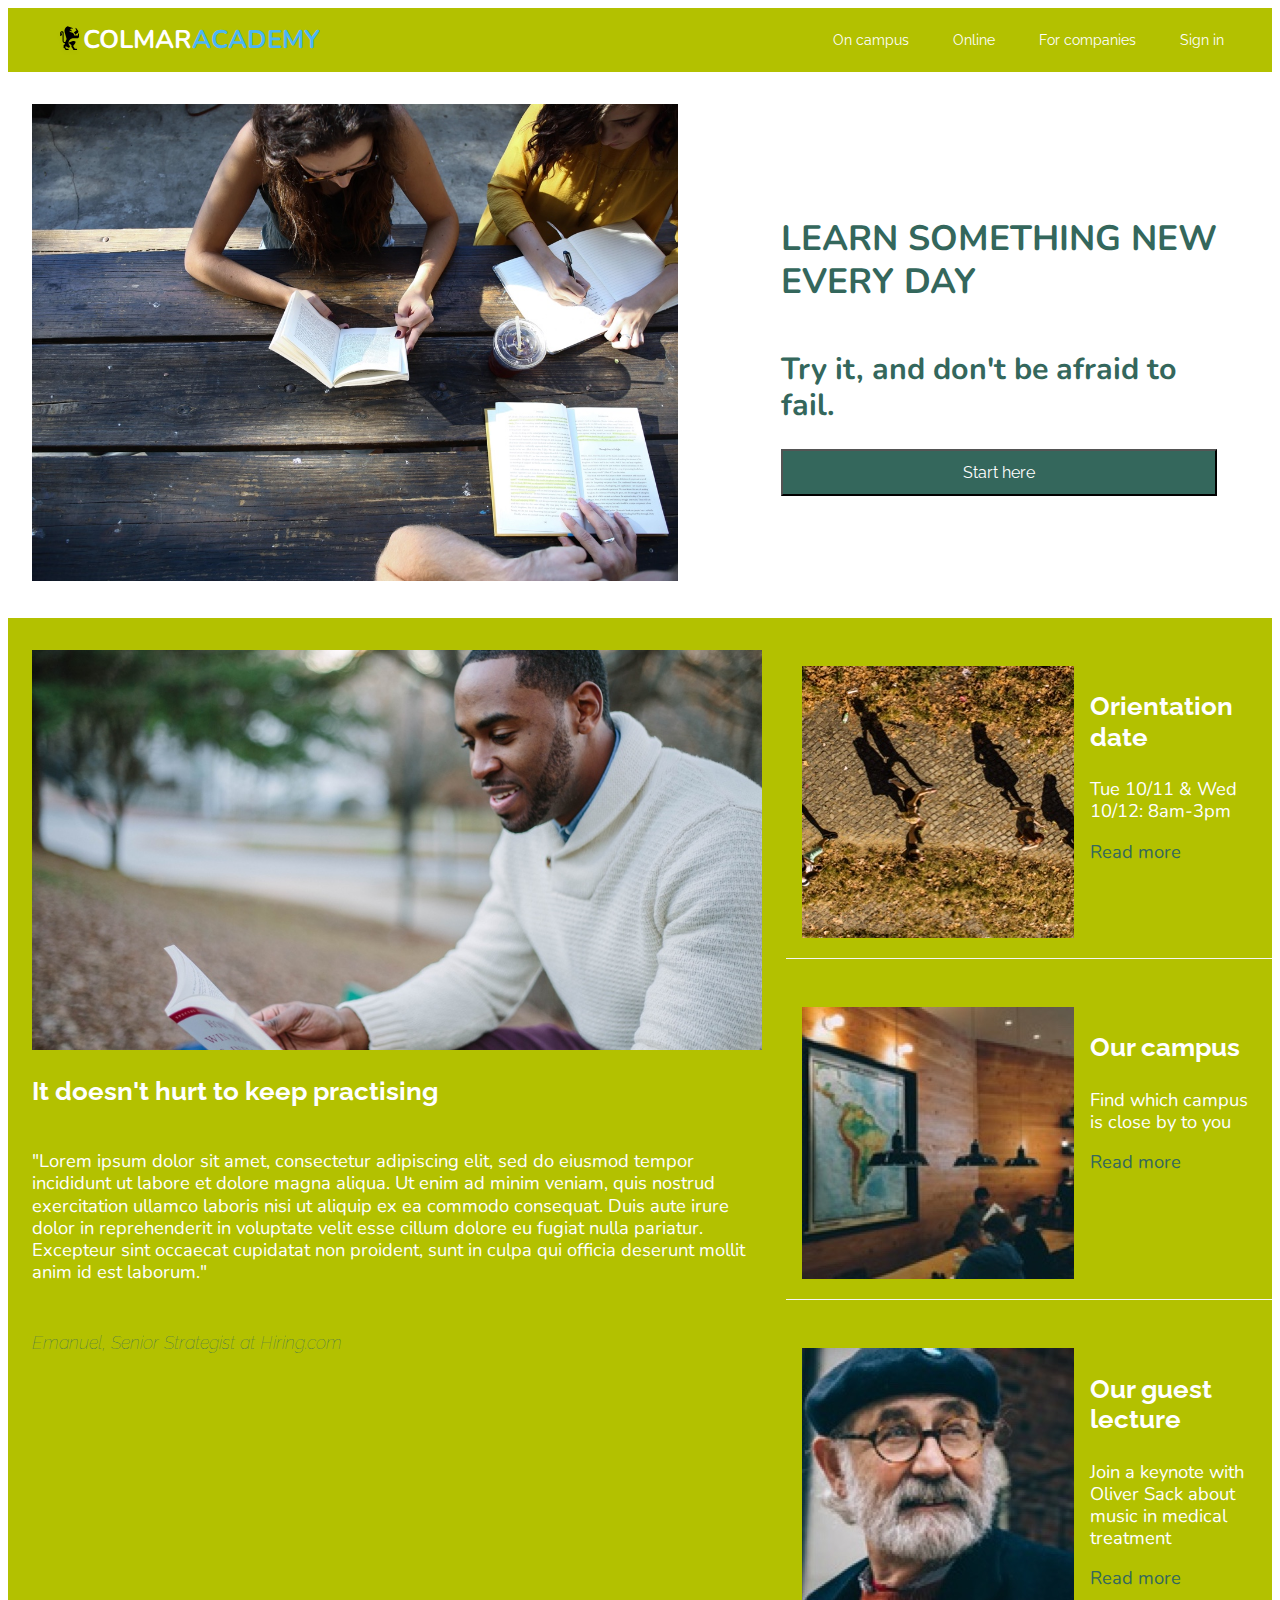
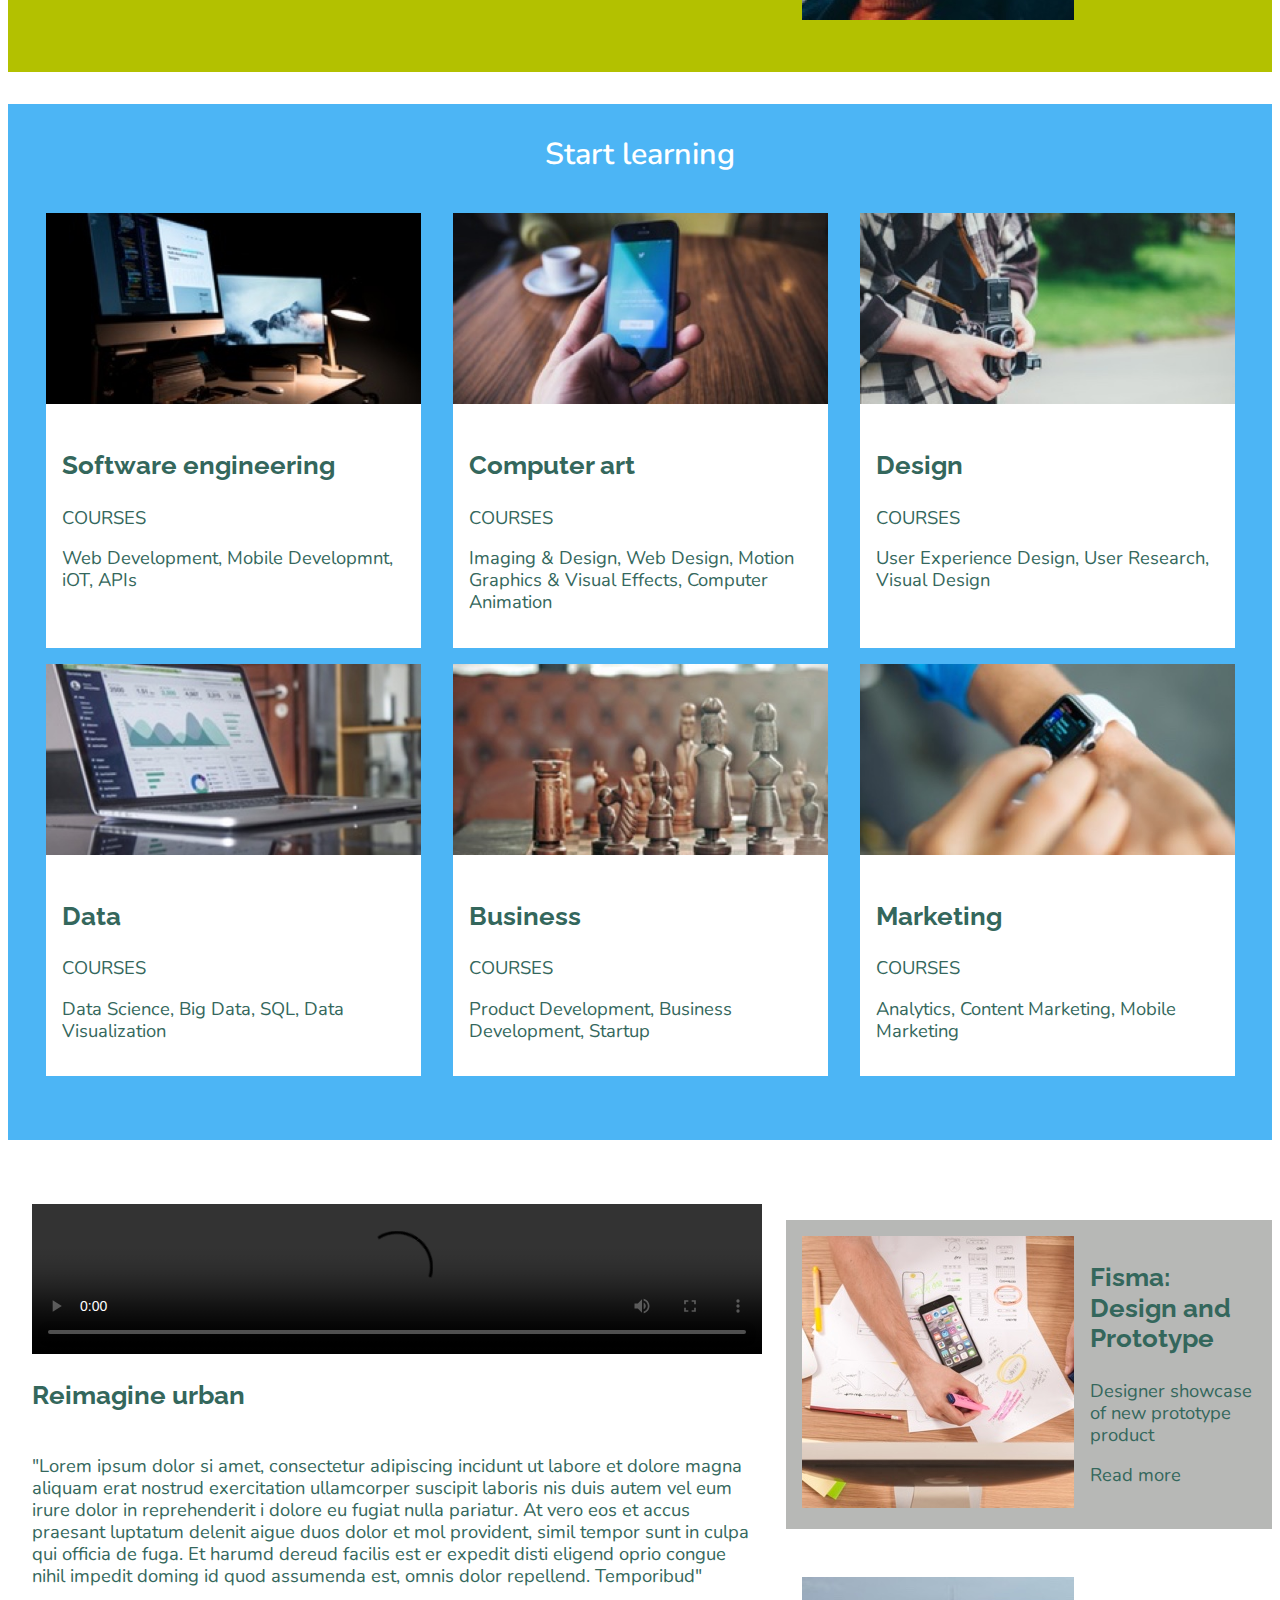
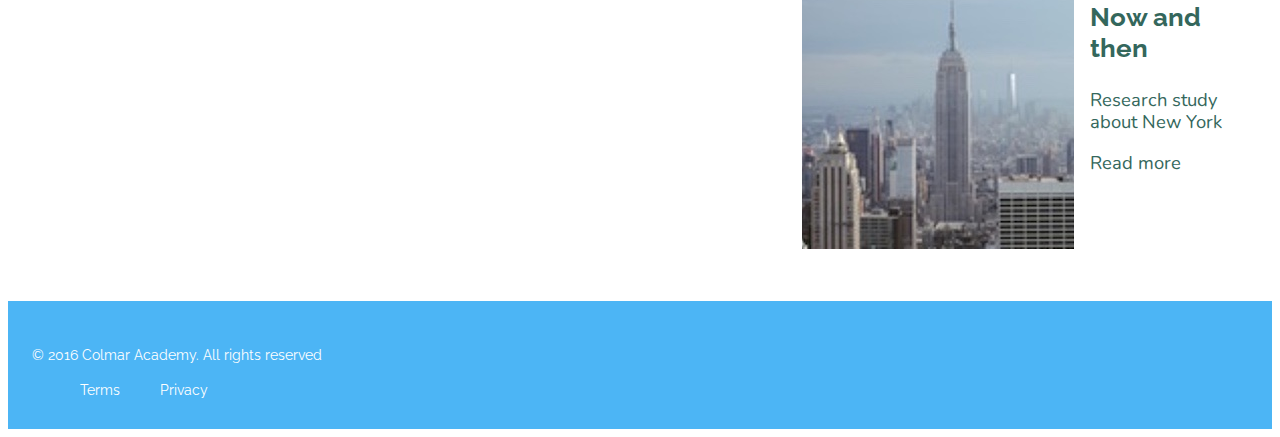
==== commit 26f23955: "03/02/2018" ====
--- a/ColmarAcademy/index.html
+++ b/ColmarAcademy/index.html
@@ -5,6 +5,7 @@
     <meta name="viewport"
     content="width=device-width, user-scalable=no, initial-scale=1, minimum-scale=1">
     <title>Colmar Academy</title>
+    <link rel="icon" href="./resources/images/ic-logo.ico" type="image/x-icon">
     <link href="https://fonts.googleapis.com/css?family=Nunito:300,400,600|Raleway:300,400,600" rel="stylesheet">
     <link rel="stylesheet" type="text/css" href="https://maxcdn.bootstrapcdn.com/font-awesome/4.7.0/css/font-awesome.css">
 
--- a/ColmarAcademy/resources/css/style.css
+++ b/ColmarAcademy/resources/css/style.css
@@ -62,7 +62,7 @@
   background-color: #b3c100;
 }
 
-@media only screen and (min-width: 450px) {
+@media only screen and (min-width: 480px) {
 .mobile{
   display:none;
 }
@@ -70,7 +70,7 @@
   display: none;
 }
 }
-@media only screen and (max-width: 450px) {
+@media only screen and (max-width: 480px) {
   header {
     height: 64px;
   }
@@ -197,14 +197,27 @@
   text-align: center;
 }
 
-@media only screen and (max-width: 450px) {
+@media only screen and (max-width: 480px) {
   #banner {
-    flex-wrap: wrap;
-    width:100%;
+    display: block;
+    justify-content: center;
+    align-items: center;
+    min-width:100%;
+    height: auto;
+  }
+
+  .banner-holder {
+    display: block;
+    width: 100%;
+    height: auto;
+    justify-content: center;
+    align-items: center;
+
   }
   #banner .learn {
     display: flex;
 flex-flow: wrap column;
+align-items: center;
 justify-content: center;
 margin: 0px;
 padding: 0px;
@@ -223,12 +236,13 @@
   text-align: center;
   width:80%;
   }
-  #banner .banner-holder img {
-    width: 100%;
+.banner-holder img {
+  justify-content: center;
+  align-items: center;
     margin-top: 0;
-    padding: 0rem 0rem;
+    padding: 0;
     height: auto;
-    display: block;
+
   }
 
   button {
@@ -251,14 +265,11 @@
 flex-direction: column;
   height:auto;
   width:60%;
-
-
 }
 
 .main-story-holder img {
 width: 100%;
 height: auto;
-
 }
 
 #news h2 {
@@ -287,9 +298,8 @@
 
 #news p, a {
   color: white;
-
-
-}
+}
+
 #news h5 {
   font-style: italic;
   font-weight: 100;
@@ -306,6 +316,7 @@
 .content-image-box:first-child {
   padding-top:0;
 }
+
 .content-image-box:last-child{
   padding-bottom: 0;
   border-bottom: none;
@@ -315,34 +326,33 @@
   width: 35%;
   margin: .75rem;
 }
+
 .content-image-box.text-content {
   display: flex;
   flex-grow: column;
-  justify-content: left;
+  justify-content: center;
   width:65%;
   padding: 1rem 0.75rem 0 1rem;
 }
 
 .content-image-box .mobile {
   display: none;
-
 }
 
 .text-content {
   margin-left:1rem;
   margin-right:1rem;
-
-}
-
-@media only screen and (max-width: 450px) {
+}
+
+@media only screen and (max-width: 480px) {
 
   #news .main-story-holder {
     display:none;
   }
   #news .content-image-box {
-
 width: 100%;
   }
+
 .mobile img {
   min-width: 100%;
     margin: 0;
@@ -357,17 +367,29 @@
   max-width: 7rem;
     padding: 1rem;
 }
+
 #news .supporting-content {
-
+display: flex;
+flex-flow: wrap column;
+align-items: center;
+justify-content: center;
+margin: 0px;
+padding: 0px;
+width: 100%;
 padding: 0 1rem;
-  }
+}
+
 #news img {
   width: auto;
   align-items: center;
 }
+
 #news h3 {
-  text-align: left;
   width:100%;
+}
+button {
+  align-items: center;
+  justify-content: center;
 }
 }
 /* Programmes */
@@ -448,7 +470,7 @@
 justify-content: center;
 }
 
-@media only screen and (max-width: 450px) {
+@media only screen and (max-width: 480px) {
   #programmes .media-container-programme {
     display: none;
   }
@@ -566,14 +588,22 @@
   margin-right:1rem;
 
 }
-@media only screen and (max-width: 450px) {
-  #thesis .main-story-holder {
-    flex-direction: column;
-    width: 100%;
-  }
-
-  #thesis .main-story-holder video {
+@media only screen and (max-width: 480px) {
+  .main-story-holder {
+    display: block;
+    justify-content: center;
+    align-items: center;
+    min-width:100%;
+    height: auto;
+
+  }
+
+.main-story-holder video {
     width:100%;
+    
+        margin-left: 0;
+        justify-content: center;
+        align-items: center;
   }
 
   #thesis .content-thesis-box {
@@ -630,12 +660,16 @@
 }
 
 
-@media only screen and (min-width: 400px) {
+@media only screen and (max-width: 480px) {
   footer {
     padding: 16px 0;
     display: flex;
     flex-direction: row;
-    justify-content: space-between;
-  }
-
-}
+    align-items: center;
+    justify-content: center;
+  }
+  footer ul {
+    display: none;
+  }
+
+}
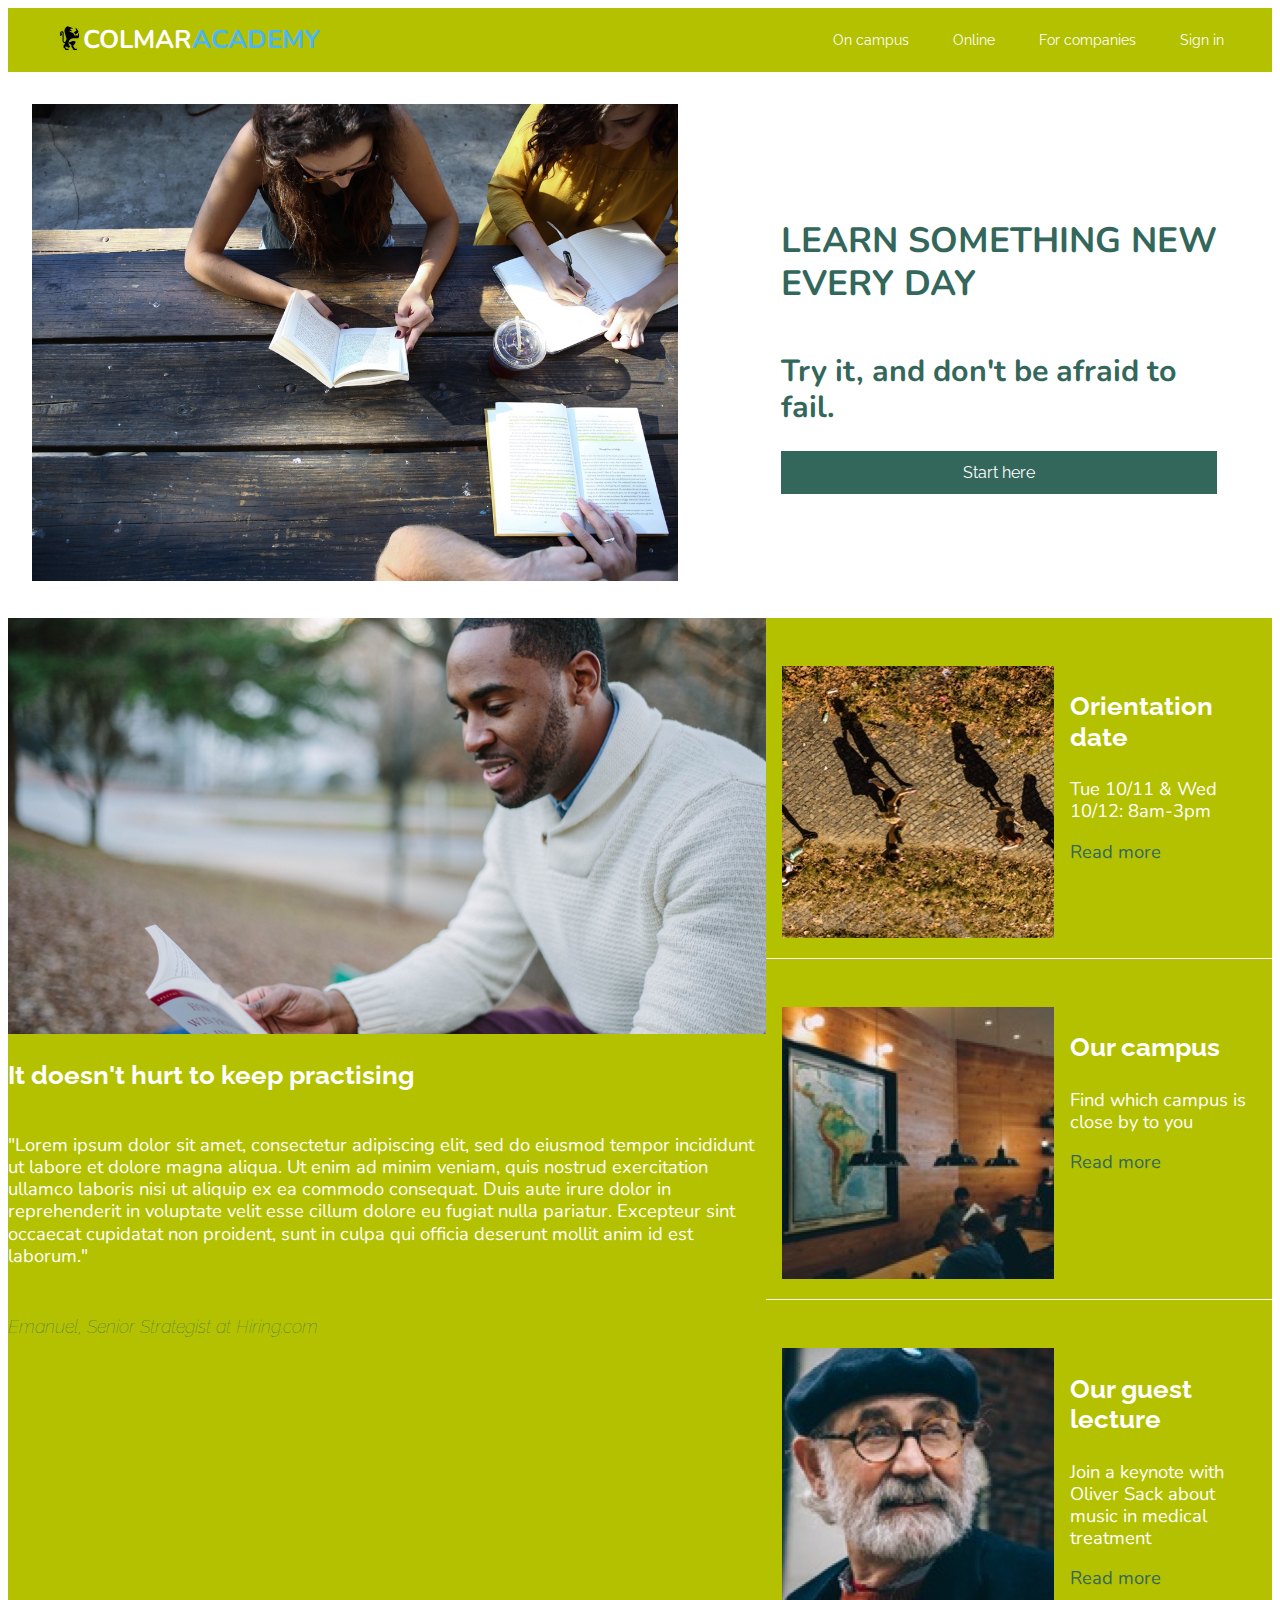
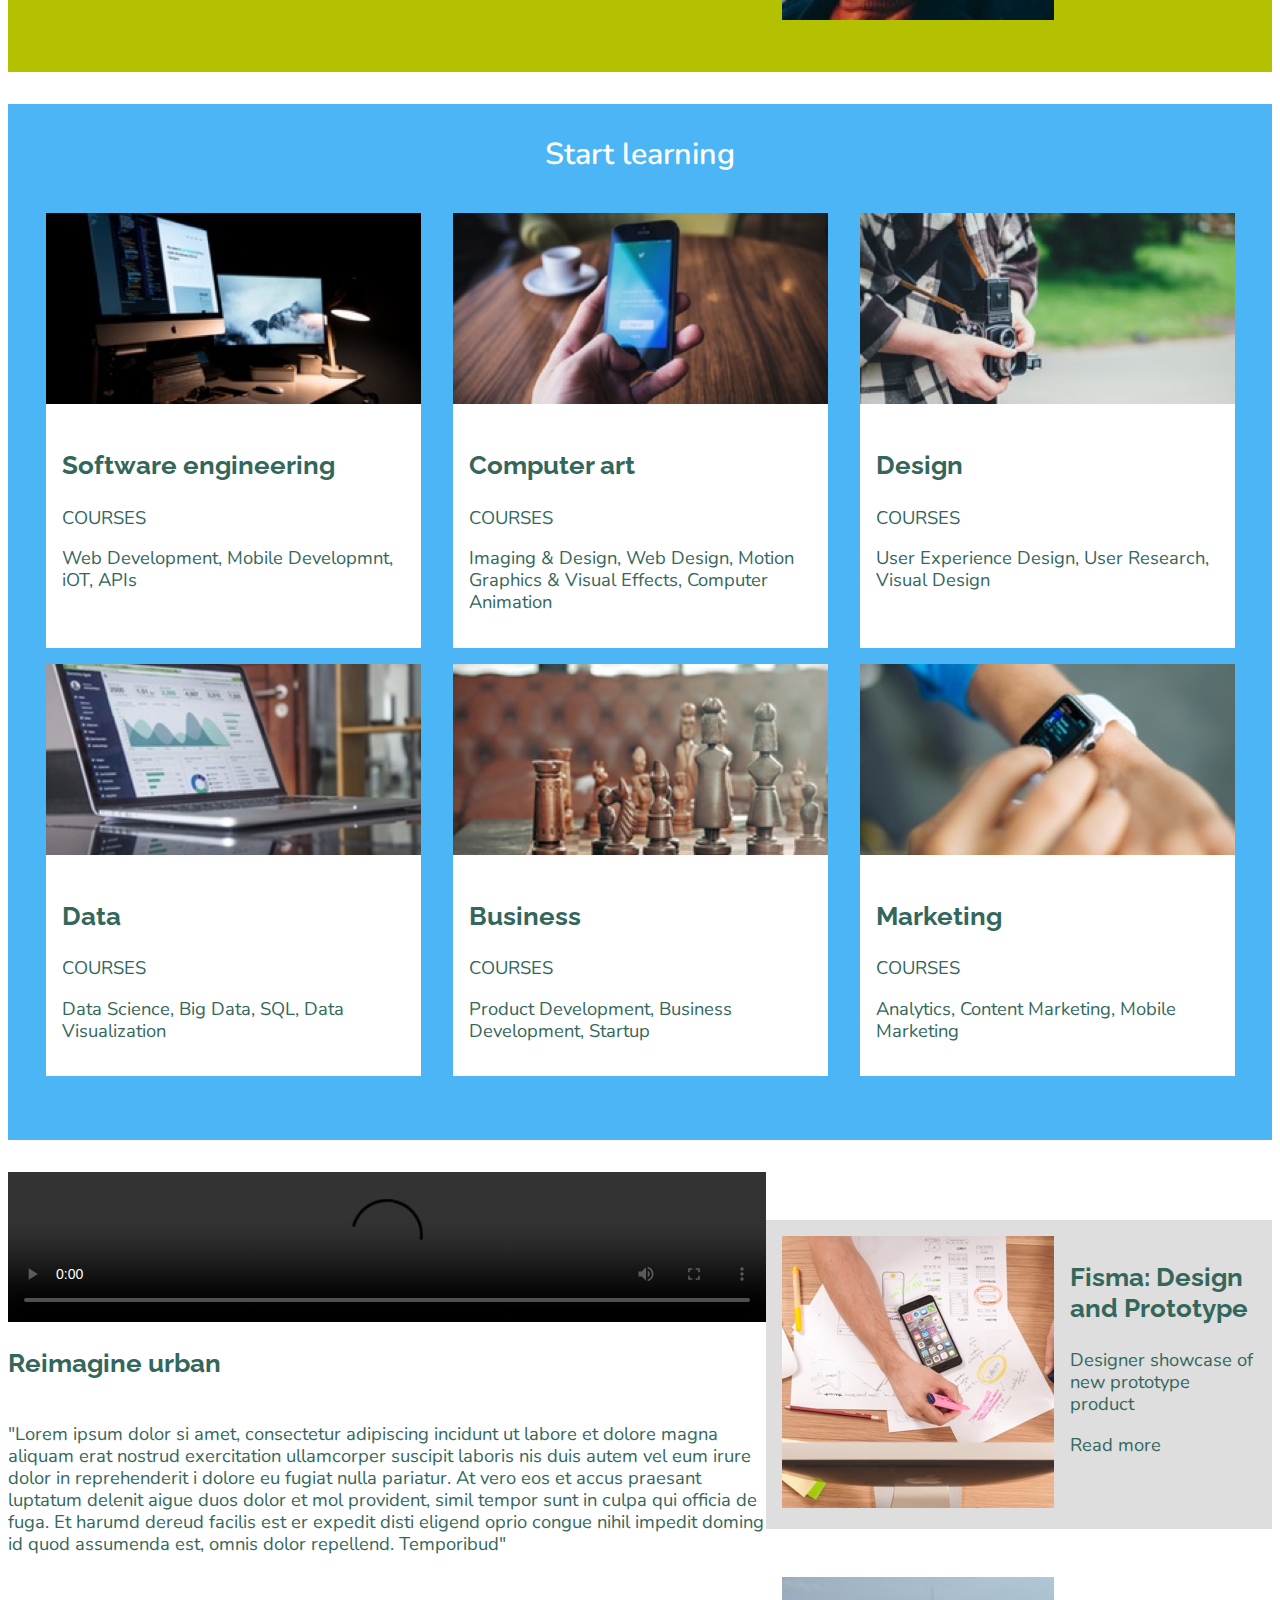
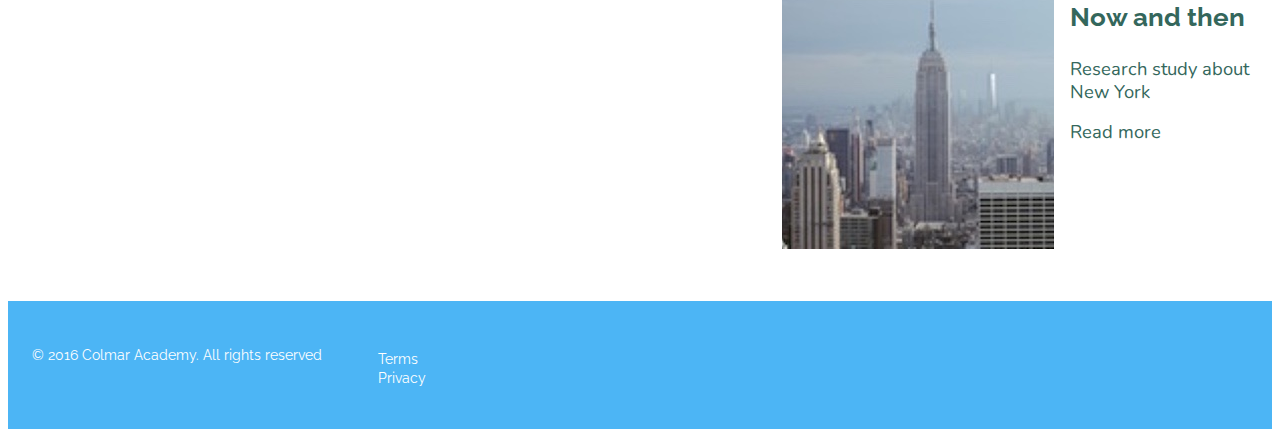
==== commit 59285ce1: "3rd commit today" ====
--- a/ColmarAcademy/index.html
+++ b/ColmarAcademy/index.html
@@ -257,7 +257,7 @@
 <!-- Footer -->
 <footer>
         <p class="copyright">&copy; 2016 Colmar Academy. All rights reserved</p>
-        <nav class="footer-nav">
+        <nav>
           <ul>
             <li><a href="#">Terms</a></li>
             <li><a href="#">Privacy</a></li>
--- a/ColmarAcademy/resources/css/style.css
+++ b/ColmarAcademy/resources/css/style.css
@@ -182,6 +182,7 @@
   align-items: center;
   padding:.75rem;
 width:80%;
+border:none;
 
 
 }
@@ -204,6 +205,8 @@
     align-items: center;
     min-width:100%;
     height: auto;
+    padding-left: 0;
+    padding-right: 0;
   }
 
   .banner-holder {
@@ -244,7 +247,9 @@
     height: auto;
 
   }
-
+.main-story-holder {
+  padding: 0;
+}
   button {
     align-items: center;
     text-align: center;
@@ -349,8 +354,11 @@
   #news .main-story-holder {
     display:none;
   }
-  #news .content-image-box {
-width: 100%;
+.content-image-box {
+      display: flex;
+      flex-direction: column;
+      justify-content: center;
+      padding: 0;
   }
 
 .mobile img {
@@ -359,8 +367,9 @@
     padding: 16px;
 
 }
-#news .media-container {
-  flex-direction: column;
+.media-container {
+  display: flex;
+  justify-content: center;
 }
 #news .text-content {
 
@@ -487,6 +496,10 @@
     padding-right:16px;
     align-items: center;
   }
+  .content-image-programme-box {
+    padding-left: 0;
+    padding-right: 0;
+  }
 }
 
 /* Thesis */
@@ -498,11 +511,13 @@
 }
 
 .main-story-holder{
-  padding:32px 24px;
+  padding: 0;
+  border:0;
 display:flex;
 flex-direction: column;
   height:auto;
   width:60%;
+  border:none;
 
 
 }
@@ -510,6 +525,8 @@
 .main-story-holder video {
 width: 100%;
 height: auto;
+border:none;
+
 
 }
 .thesis-container {
@@ -552,7 +569,7 @@
 }
 
 .content-thesis-box:first-child {
-  background-color:#b7b8b6;
+  background-color:#dddedd;
   color:white;
 }
 
@@ -600,7 +617,7 @@
 
 .main-story-holder video {
     width:100%;
-    
+
         margin-left: 0;
         justify-content: center;
         align-items: center;
@@ -628,9 +645,24 @@
 
 
 footer {
+  display: flex;
   background-color: #4cb5f5;
   padding: 32px 0;
   height:64px;
+}
+.copyright {
+  display:flex;
+  margin-left:24px;
+  padding:0;
+}
+
+footer nav {
+  display: block;
+
+}
+
+footer nav a:hover{
+  color:#34675c;
 }
 footer p {
   color:white;
@@ -639,29 +671,24 @@
 
 }
 
-footer ul {
-  display:flex;
-  align-items:center;
-  margin-left: 16px;
-  margin-right:24px;
+footer nav ul {
+  list-style-type: none;
+
+}
+
+footer nav a {
+  font-family:"Raleway", sans-serif;
+  font-size:14px;
+  
   text-decoration:none;
-  list-style-type: none;
   color:white;
 }
 
-footer a {
-align-items: center;
-  font-size:14px;
-}
-.copyright {
-  margin-left: 24px;
-  display: flex;
-  align-items: center;
-}
 
 
 @media only screen and (max-width: 480px) {
   footer {
+    margin-top: 24px;
     padding: 16px 0;
     display: flex;
     flex-direction: row;
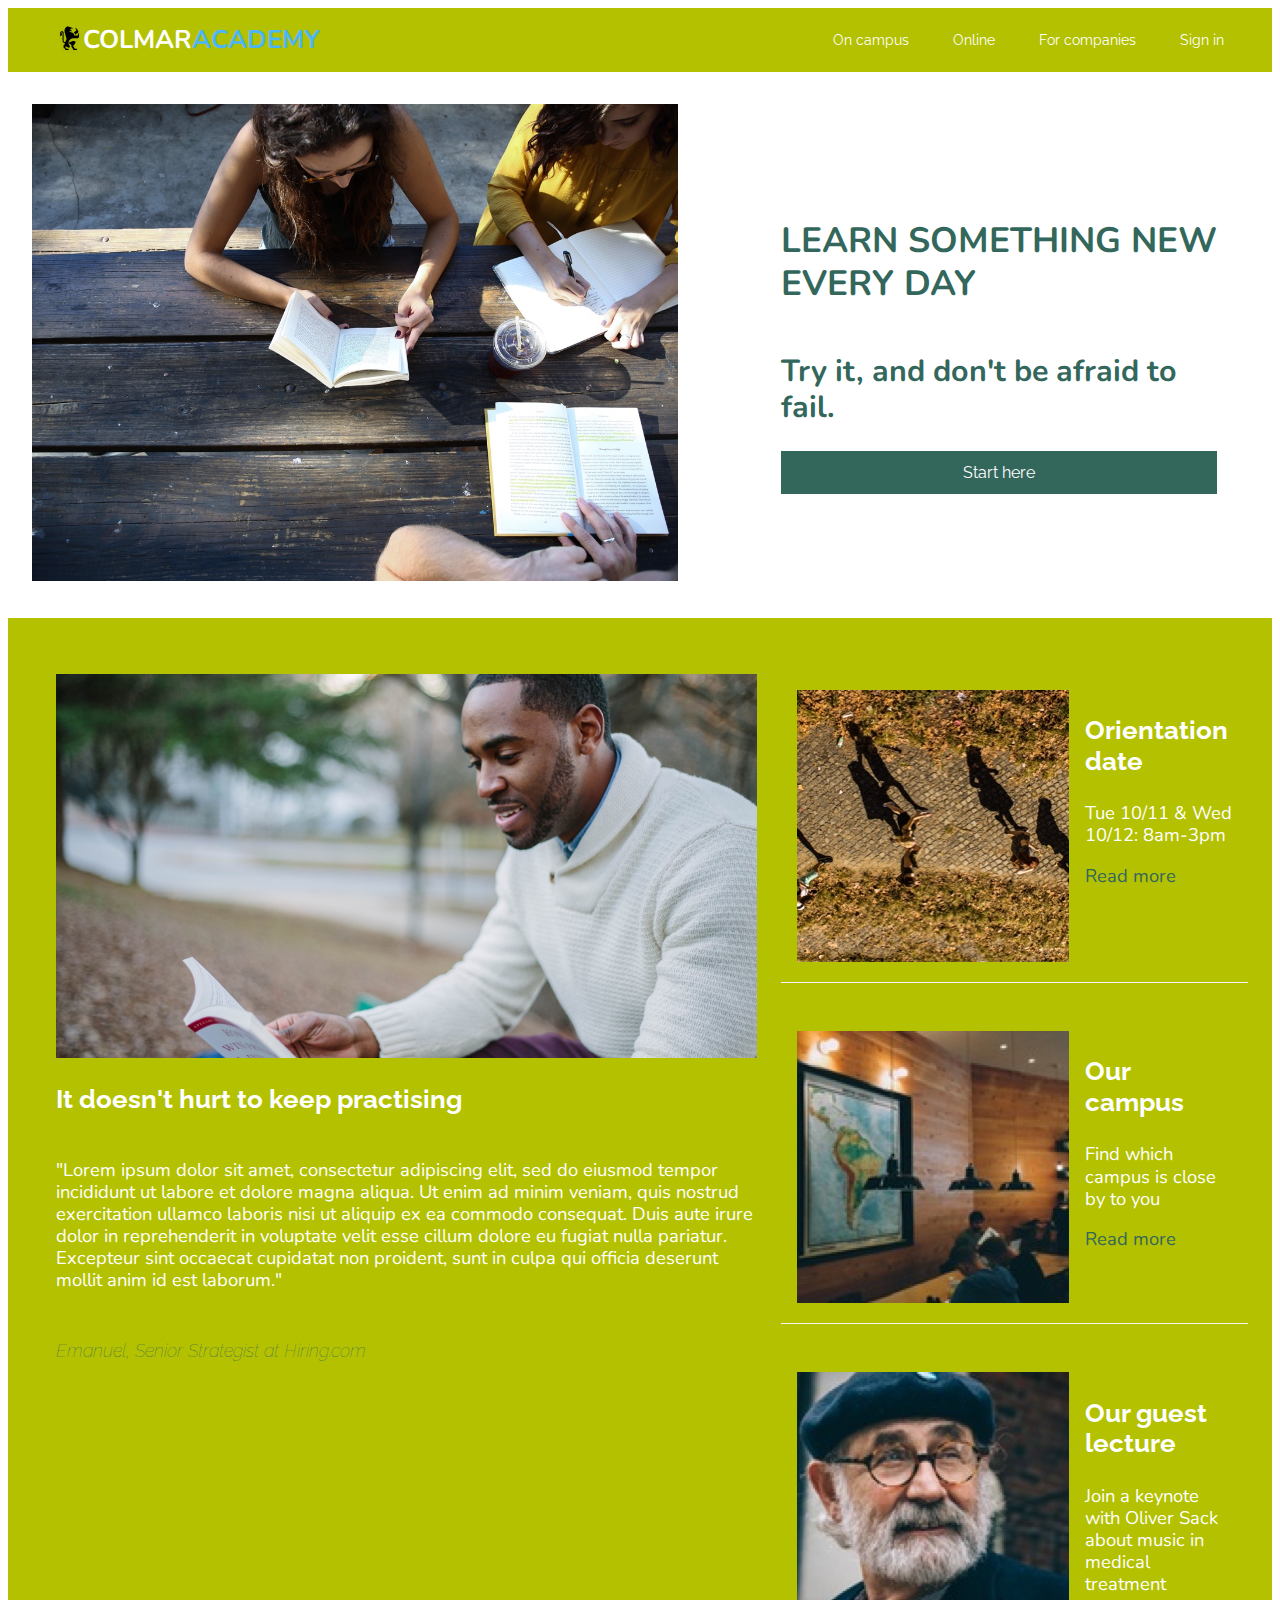
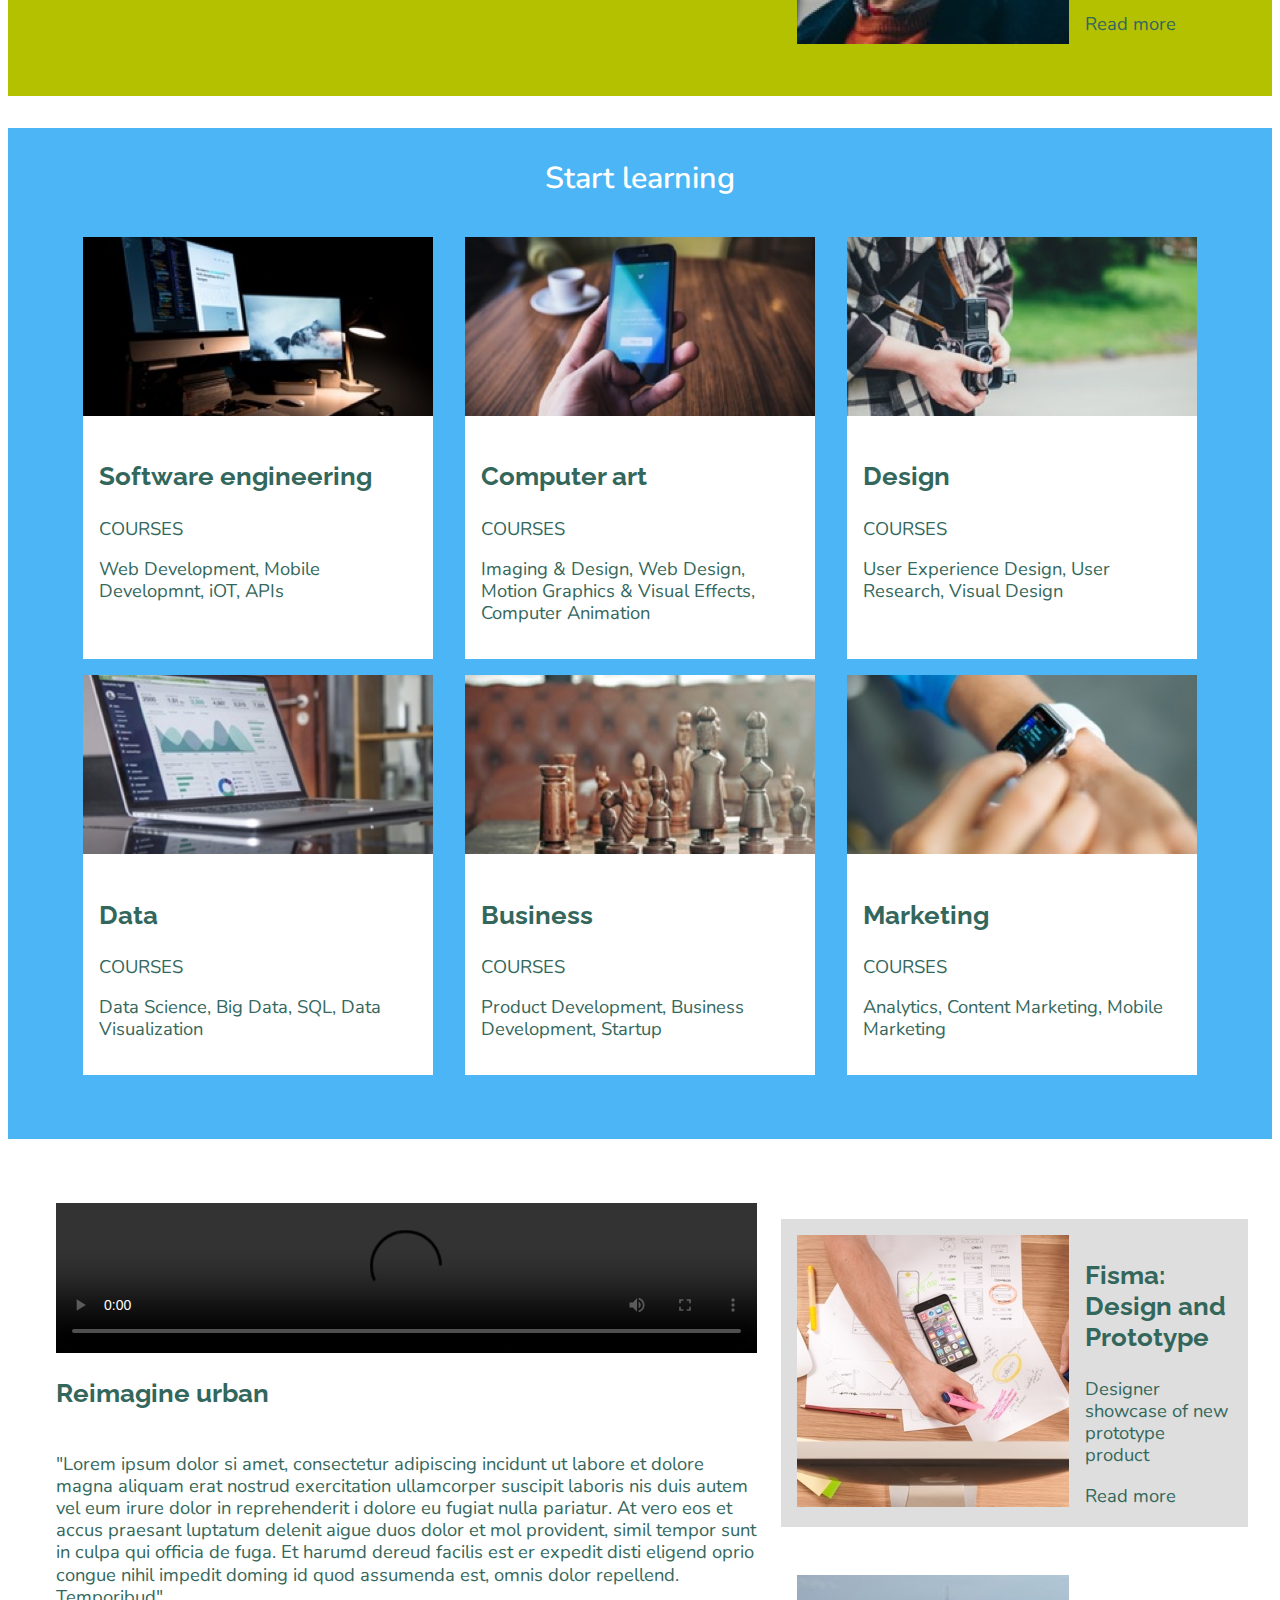
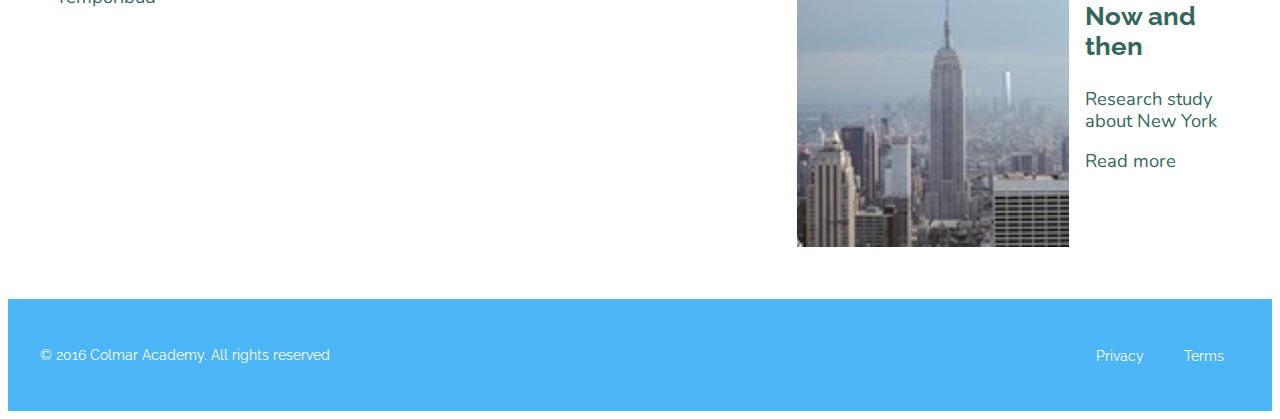
==== commit 704ab46c: "last commit today" ====
--- a/ColmarAcademy/index.html
+++ b/ColmarAcademy/index.html
@@ -249,7 +249,6 @@
 
 
   </div>
-
 </div>
 
 <!-- Thesis ends -->
--- a/ColmarAcademy/resources/css/style.css
+++ b/ColmarAcademy/resources/css/style.css
@@ -260,7 +260,9 @@
 
 #news{
   display:flex;
-  margin:0;
+  padding-right: 24px;
+  padding-left: 24px;
+  padding-top: 24px;
   background-color:#b3c100;
 }
 
@@ -406,8 +408,11 @@
 #programmes {
       margin-top: 2rem;
       margin-bottom: 2rem;
+      padding-right: 32px;
+      padding-left:32px;
       background-color: #4cb5f5;
       padding-bottom: 1.5rem;
+
 
 }
 
@@ -447,7 +452,7 @@
     justify-content: center;
 }
 .content-image-programme-box{
-  width: 375px;
+  width: 350px;
     height: auto;
     display: flex;
     flex-direction: column;
@@ -506,12 +511,28 @@
 
 #thesis{
   display:flex;
-  margin:0;
+  margin: 0;
+  padding-right: 24px;
+  padding-left: 24px;
   background-color:white;
 }
 
+
+
+}
+.thesis-container h2 {
+  color: #34675c;
+    font-weight: 600;
+    padding: 2rem 0 2rem 0;
+    width: 100%;
+    text-align: center;
+    margin: 0;
+}
+
+
+
 .main-story-holder{
-  padding: 0;
+  padding-right: 24px;
   border:0;
 display:flex;
 flex-direction: column;
@@ -646,18 +667,21 @@
 
 footer {
   display: flex;
+  justify-content: space-between;
+  align-items: center;
   background-color: #4cb5f5;
-  padding: 32px 0;
+  padding: 24px 0;
   height:64px;
 }
 .copyright {
   display:flex;
-  margin-left:24px;
-  padding:0;
+  padding-left: 2rem;
+
 }
 
 footer nav {
   display: block;
+  margin-right: 24px;
 
 }
 
@@ -669,17 +693,22 @@
   font-size: 14px;
   font-family:"Raleway", sans-serif;
 
+
 }
 
 footer nav ul {
   list-style-type: none;
-
+    margin: 0;
+    padding: 0;
+}
+
+footer nav li {
+  float: right;
 }
 
 footer nav a {
   font-family:"Raleway", sans-serif;
   font-size:14px;
-  
   text-decoration:none;
   color:white;
 }
